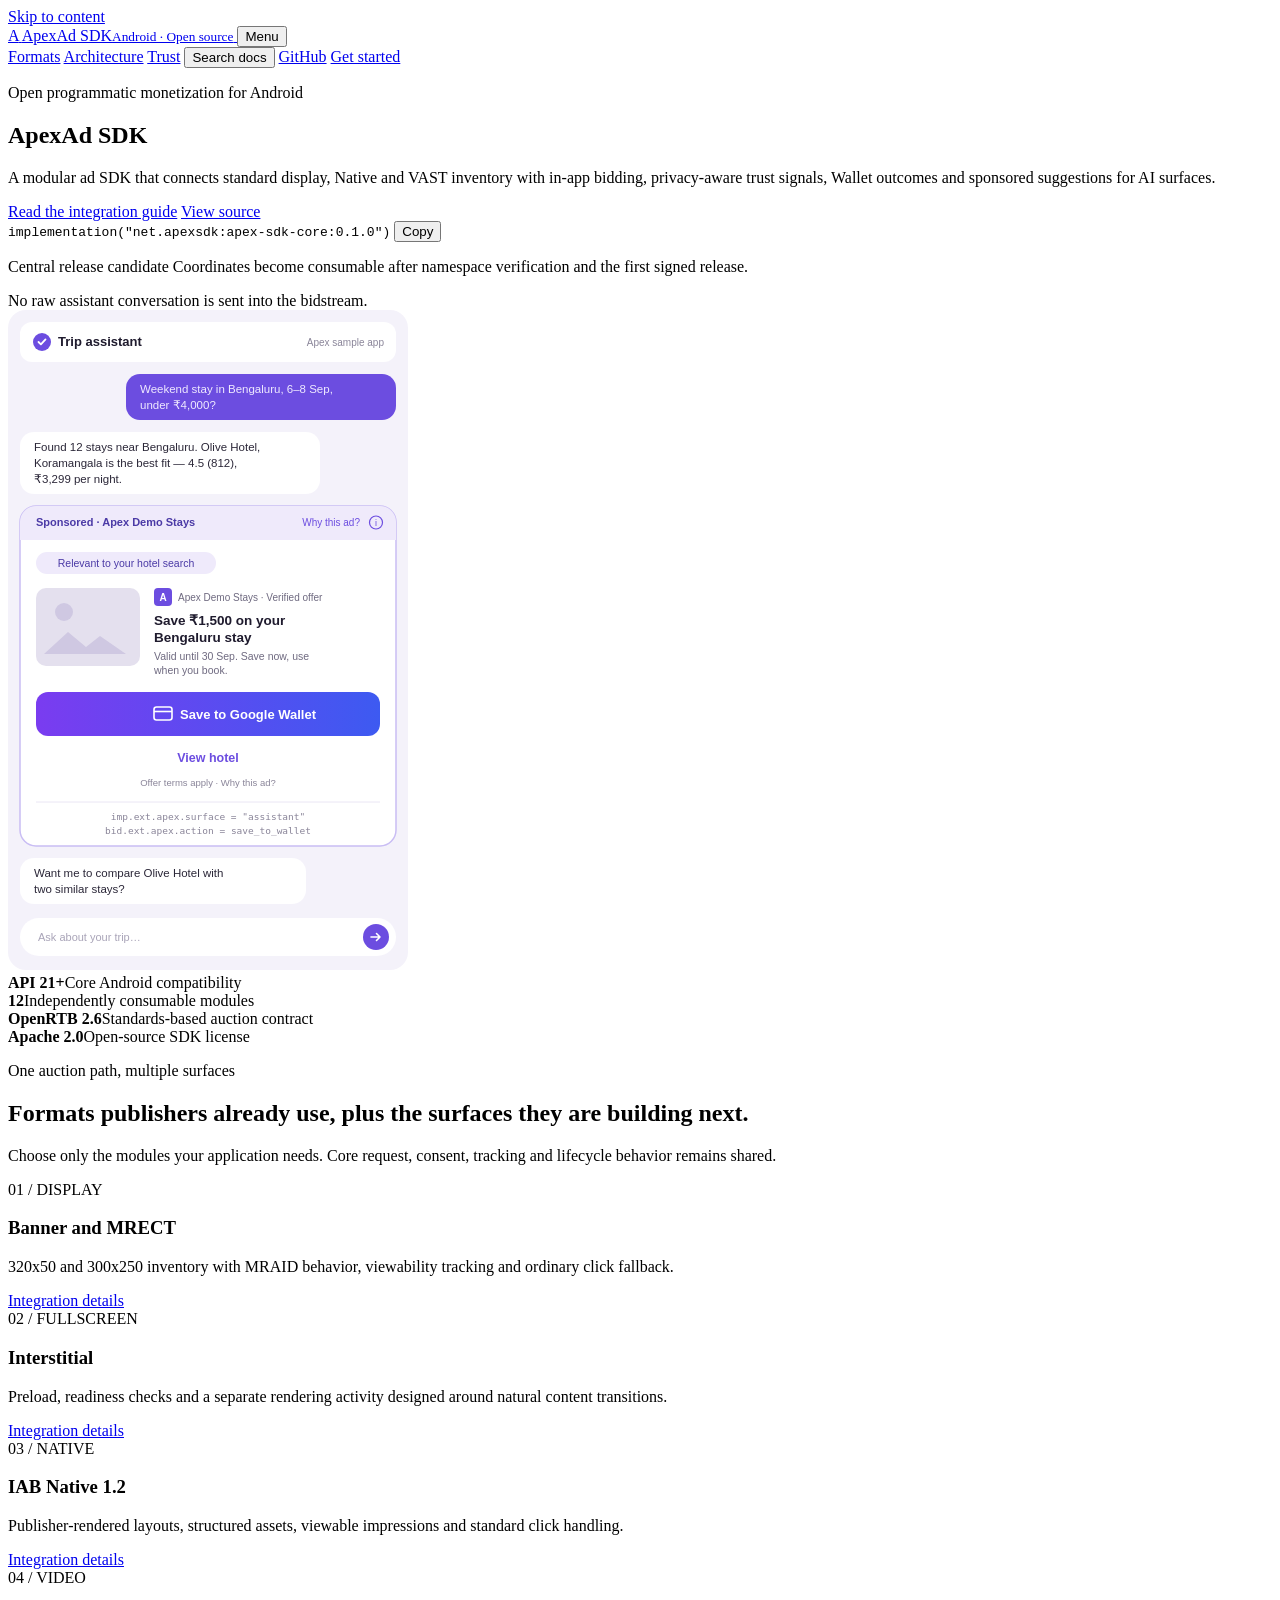
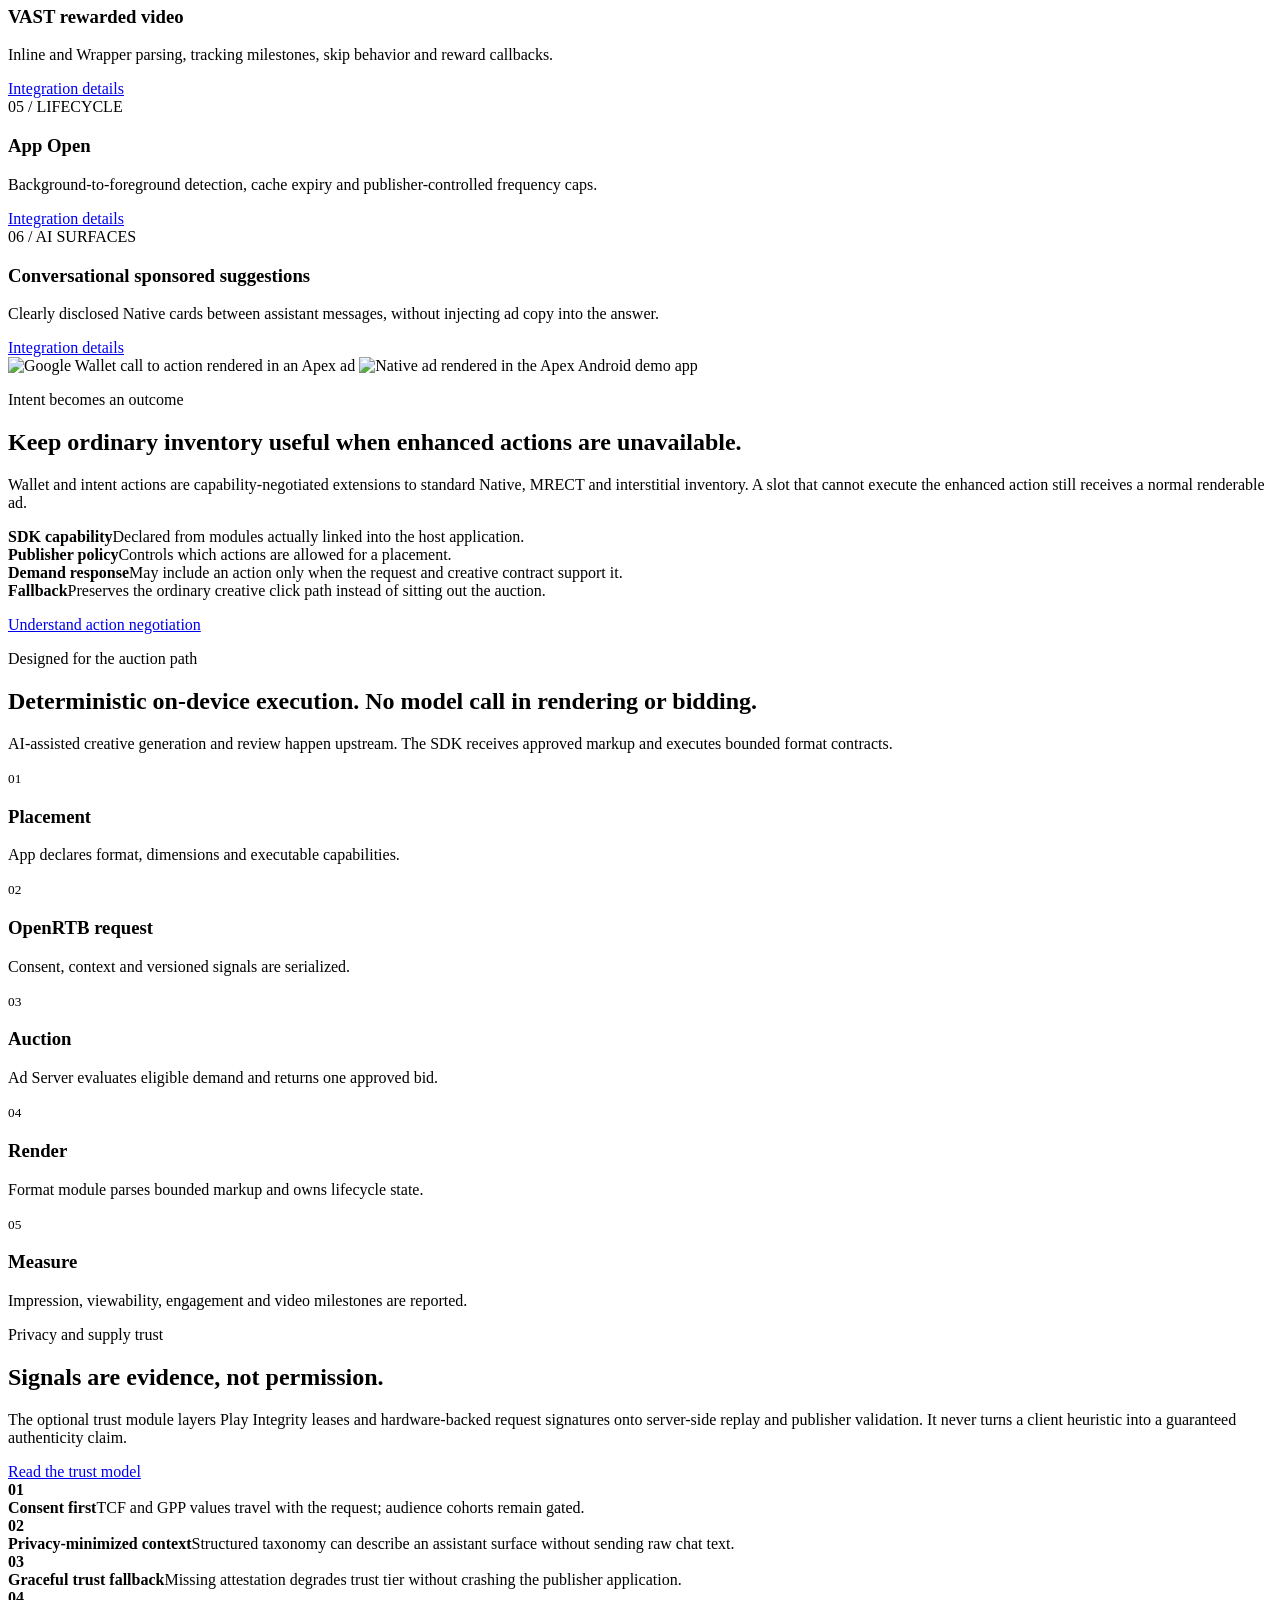
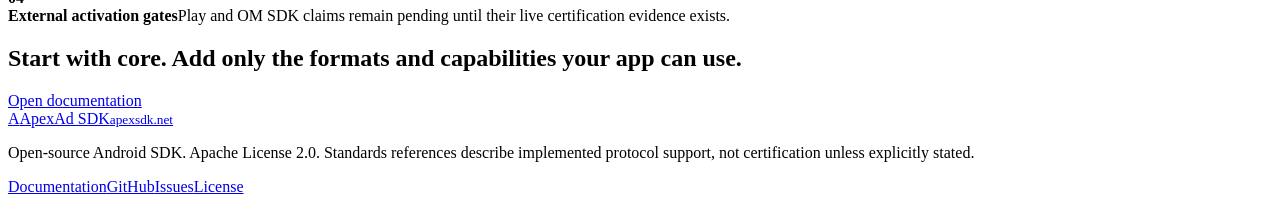
==== site/index.html @ 5abd1c1c "Publish ApexAd SDK website and Maven Central setup" ====
<!doctype html>
<html lang="en" data-root="">
<head>
  <meta charset="utf-8">
  <meta name="viewport" content="width=device-width, initial-scale=1">
  <meta name="description" content="ApexAd is a modular Android advertising SDK for OpenRTB, Native, VAST, MRAID, in-app bidding, Wallet actions and conversational sponsored suggestions.">
  <meta property="og:title" content="ApexAd SDK for Android">
  <meta property="og:description" content="Open programmatic monetization for Android apps, from standard display and video to intent-aware sponsored actions.">
  <meta property="og:type" content="website">
  <meta property="og:url" content="https://apexsdk.net/">
  <meta property="og:image" content="https://apexsdk.net/assets/demo_conversational_card.svg">
  <meta name="theme-color" content="#121715">
  <title>ApexAd SDK — Open programmatic monetization for Android</title>
  <link rel="icon" href="/assets/favicon.svg" type="image/svg+xml">
  <link rel="stylesheet" href="/styles.css">
</head>
<body>
  <a class="skip-link" href="#main">Skip to content</a>
  <header class="site-header">
    <nav class="nav-shell" aria-label="Primary navigation">
      <a class="brand" href="/" aria-label="ApexAd SDK home">
        <span class="brand-mark">A</span>
        <span>ApexAd SDK<small>Android · Open source</small></span>
      </a>
      <button class="mobile-toggle" type="button" data-menu aria-expanded="false" aria-label="Open navigation">Menu</button>
      <div class="nav-links" data-nav>
        <a href="#formats">Formats</a>
        <a href="#architecture">Architecture</a>
        <a href="#trust">Trust</a>
        <button class="search-trigger" type="button" data-open-search>Search docs</button>
        <a href="https://github.com/Madroid2/apex-ad-sdk-android">GitHub</a>
        <a class="button" href="/docs/">Get started</a>
      </div>
    </nav>
  </header>

  <main id="main">
    <section class="hero">
      <div class="hero-inner">
        <div class="hero-copy">
          <p class="eyebrow">Open programmatic monetization for Android</p>
          <h1>ApexAd SDK</h1>
          <p class="hero-lede">A modular ad SDK that connects standard display, Native and VAST inventory with in-app bidding, privacy-aware trust signals, Wallet outcomes and sponsored suggestions for AI surfaces.</p>
          <div class="hero-actions">
            <a class="button lime" href="/docs/">Read the integration guide</a>
            <a class="button secondary" href="https://github.com/Madroid2/apex-ad-sdk-android">View source</a>
          </div>
          <div class="install-line">
            <code id="hero-install">implementation("net.apexsdk:apex-sdk-core:0.1.0")</code>
            <button class="copy-button" type="button" data-copy="hero-install">Copy</button>
          </div>
          <p class="release-note"><span class="status">Central release candidate</span> Coordinates become consumable after namespace verification and the first signed release.</p>
        </div>
        <div class="hero-signal">No raw assistant conversation is sent into the bidstream.</div>
        <div class="hero-media" aria-label="Apex conversational sponsored suggestion running in an Android sample app">
          <img src="/assets/demo_conversational_card.svg" alt="Android trip assistant showing a clearly disclosed Apex sample sponsored suggestion card">
        </div>
      </div>
    </section>

    <section class="stats-band" aria-label="SDK overview">
      <div class="stats-grid">
        <div class="stat"><strong>API 21+</strong><span>Core Android compatibility</span></div>
        <div class="stat"><strong>12</strong><span>Independently consumable modules</span></div>
        <div class="stat"><strong>OpenRTB 2.6</strong><span>Standards-based auction contract</span></div>
        <div class="stat"><strong>Apache 2.0</strong><span>Open-source SDK license</span></div>
      </div>
    </section>

    <section class="section" id="formats">
      <div class="section-inner">
        <div class="section-heading">
          <p class="eyebrow">One auction path, multiple surfaces</p>
          <h2>Formats publishers already use, plus the surfaces they are building next.</h2>
          <p>Choose only the modules your application needs. Core request, consent, tracking and lifecycle behavior remains shared.</p>
        </div>
        <div class="format-grid">
          <article class="format-item"><span class="format-index">01 / DISPLAY</span><h3>Banner and MRECT</h3><p>320x50 and 300x250 inventory with MRAID behavior, viewability tracking and ordinary click fallback.</p><a href="/docs/formats.html#banner">Integration details</a></article>
          <article class="format-item"><span class="format-index">02 / FULLSCREEN</span><h3>Interstitial</h3><p>Preload, readiness checks and a separate rendering activity designed around natural content transitions.</p><a href="/docs/formats.html#interstitial">Integration details</a></article>
          <article class="format-item"><span class="format-index">03 / NATIVE</span><h3>IAB Native 1.2</h3><p>Publisher-rendered layouts, structured assets, viewable impressions and standard click handling.</p><a href="/docs/formats.html#native">Integration details</a></article>
          <article class="format-item"><span class="format-index">04 / VIDEO</span><h3>VAST rewarded video</h3><p>Inline and Wrapper parsing, tracking milestones, skip behavior and reward callbacks.</p><a href="/docs/formats.html#video">Integration details</a></article>
          <article class="format-item"><span class="format-index">05 / LIFECYCLE</span><h3>App Open</h3><p>Background-to-foreground detection, cache expiry and publisher-controlled frequency caps.</p><a href="/docs/formats.html#app-open">Integration details</a></article>
          <article class="format-item"><span class="format-index">06 / AI SURFACES</span><h3>Conversational sponsored suggestions</h3><p>Clearly disclosed Native cards between assistant messages, without injecting ad copy into the answer.</p><a href="/docs/formats.html#conversational">Integration details</a></article>
        </div>
      </div>
    </section>

    <section class="section wash">
      <div class="section-inner showcase">
        <div class="phone-reel" aria-label="Apex ad formats in the Android demo app">
          <img src="/assets/demo_wallet.webp" alt="Google Wallet call to action rendered in an Apex ad">
          <img src="/assets/demo_native.webp" alt="Native ad rendered in the Apex Android demo app">
        </div>
        <div class="showcase-copy">
          <p class="eyebrow">Intent becomes an outcome</p>
          <h2>Keep ordinary inventory useful when enhanced actions are unavailable.</h2>
          <p>Wallet and intent actions are capability-negotiated extensions to standard Native, MRECT and interstitial inventory. A slot that cannot execute the enhanced action still receives a normal renderable ad.</p>
          <div class="feature-list">
            <div class="feature-row"><strong>SDK capability</strong><span>Declared from modules actually linked into the host application.</span></div>
            <div class="feature-row"><strong>Publisher policy</strong><span>Controls which actions are allowed for a placement.</span></div>
            <div class="feature-row"><strong>Demand response</strong><span>May include an action only when the request and creative contract support it.</span></div>
            <div class="feature-row"><strong>Fallback</strong><span>Preserves the ordinary creative click path instead of sitting out the auction.</span></div>
          </div>
          <p><a class="button" href="/docs/formats.html#wallet">Understand action negotiation</a></p>
        </div>
      </div>
    </section>

    <section class="section dark" id="architecture">
      <div class="section-inner">
        <div class="section-heading">
          <p class="eyebrow">Designed for the auction path</p>
          <h2>Deterministic on-device execution. No model call in rendering or bidding.</h2>
          <p>AI-assisted creative generation and review happen upstream. The SDK receives approved markup and executes bounded format contracts.</p>
        </div>
        <div class="architecture-flow" aria-label="Apex request lifecycle">
          <div class="flow-node"><small>01</small><h3>Placement</h3><p>App declares format, dimensions and executable capabilities.</p></div>
          <div class="flow-node"><small>02</small><h3>OpenRTB request</h3><p>Consent, context and versioned signals are serialized.</p></div>
          <div class="flow-node"><small>03</small><h3>Auction</h3><p>Ad Server evaluates eligible demand and returns one approved bid.</p></div>
          <div class="flow-node"><small>04</small><h3>Render</h3><p>Format module parses bounded markup and owns lifecycle state.</p></div>
          <div class="flow-node"><small>05</small><h3>Measure</h3><p>Impression, viewability, engagement and video milestones are reported.</p></div>
        </div>
      </div>
    </section>

    <section class="section" id="trust">
      <div class="section-inner trust-layout">
        <div class="trust-copy">
          <p class="eyebrow">Privacy and supply trust</p>
          <h2>Signals are evidence, not permission.</h2>
          <p>The optional trust module layers Play Integrity leases and hardware-backed request signatures onto server-side replay and publisher validation. It never turns a client heuristic into a guaranteed authenticity claim.</p>
          <a class="button secondary" href="/docs/trust.html">Read the trust model</a>
        </div>
        <div class="trust-rules">
          <div class="trust-rule"><b>01</b><div><strong>Consent first</strong><span>TCF and GPP values travel with the request; audience cohorts remain gated.</span></div></div>
          <div class="trust-rule"><b>02</b><div><strong>Privacy-minimized context</strong><span>Structured taxonomy can describe an assistant surface without sending raw chat text.</span></div></div>
          <div class="trust-rule"><b>03</b><div><strong>Graceful trust fallback</strong><span>Missing attestation degrades trust tier without crashing the publisher application.</span></div></div>
          <div class="trust-rule"><b>04</b><div><strong>External activation gates</strong><span>Play and OM SDK claims remain pending until their live certification evidence exists.</span></div></div>
        </div>
      </div>
    </section>

    <section class="cta-band">
      <div class="cta-inner">
        <h2>Start with core. Add only the formats and capabilities your app can use.</h2>
        <a class="button" href="/docs/">Open documentation</a>
      </div>
    </section>
  </main>

  <footer class="site-footer">
    <div class="footer-inner">
      <div><a class="brand" href="/"><span class="brand-mark">A</span><span>ApexAd SDK<small>apexsdk.net</small></span></a><p class="footer-note">Open-source Android SDK. Apache License 2.0. Standards references describe implemented protocol support, not certification unless explicitly stated.</p></div>
      <div class="footer-links"><a href="/docs/">Documentation</a><a href="https://github.com/Madroid2/apex-ad-sdk-android">GitHub</a><a href="https://github.com/Madroid2/apex-ad-sdk-android/issues">Issues</a><a href="https://github.com/Madroid2/apex-ad-sdk-android/blob/main/LICENSE">License</a></div>
    </div>
  </footer>

  <dialog class="search-dialog" data-search-dialog>
    <div class="search-head"><input type="search" placeholder="Search Apex documentation" aria-label="Search documentation" data-search-input><button class="search-close" type="button" aria-label="Close search" data-close-search>×</button></div>
    <div class="search-results" data-search-results></div>
  </dialog>
  <script src="/site.js" defer></script>
</body>
</html>
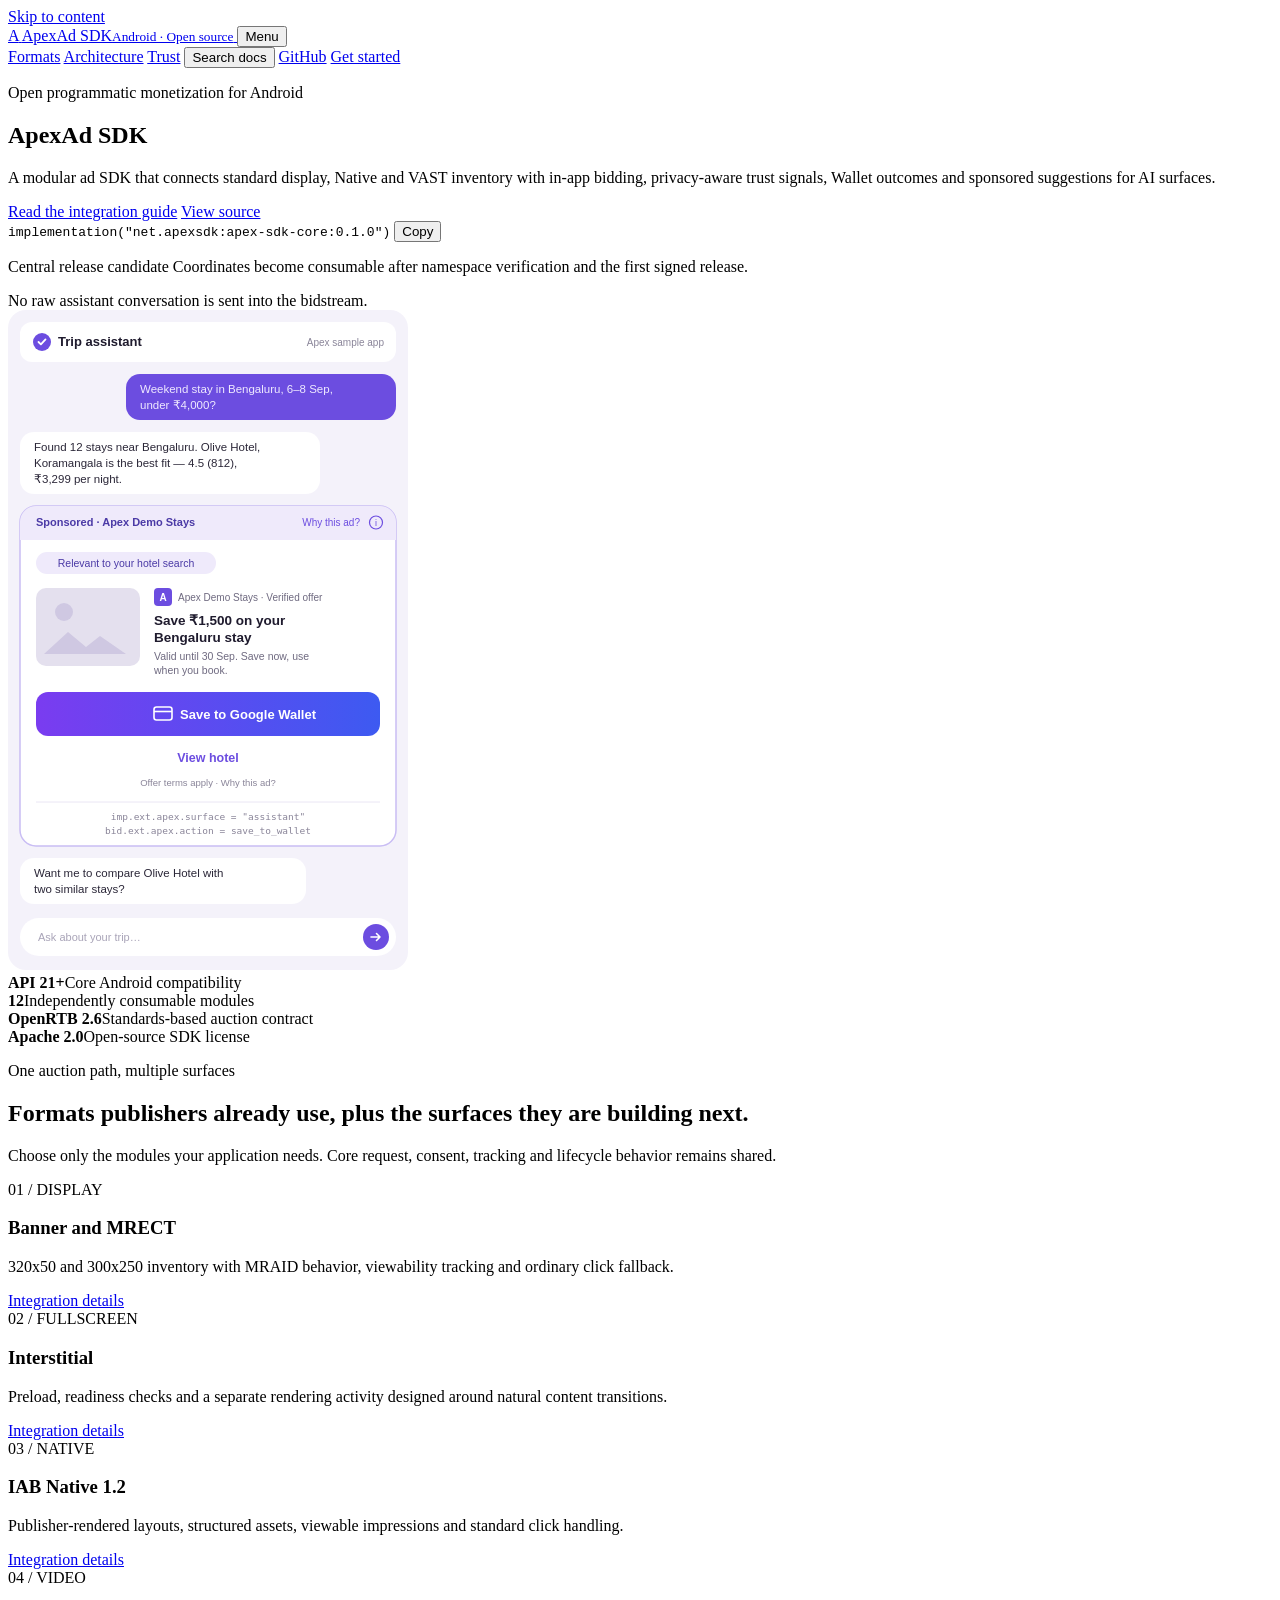
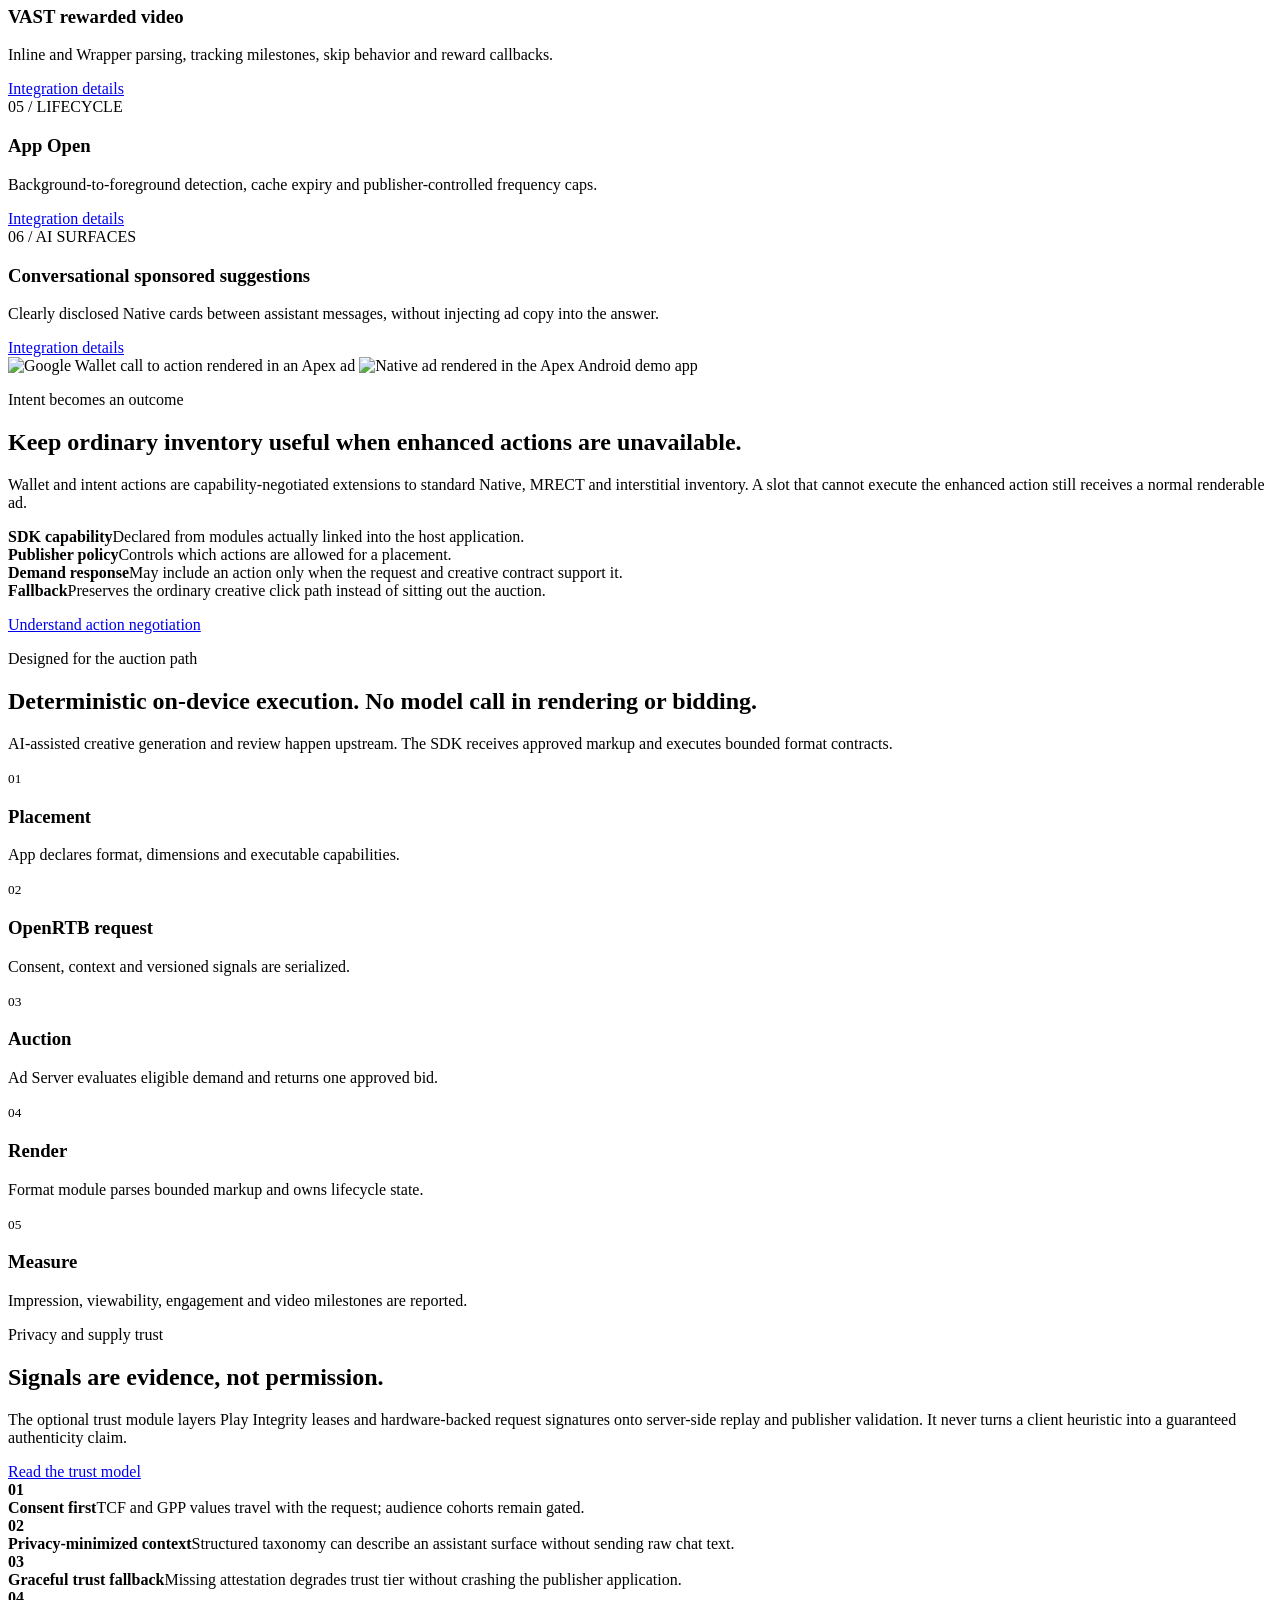
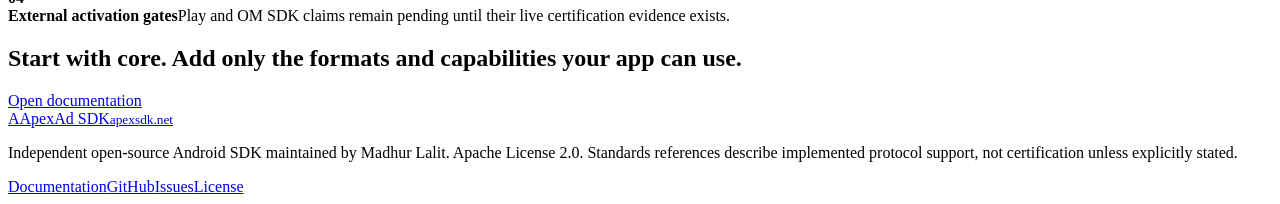
==== commit 73184288: "docs: clarify Apex SDK project identity" ====
--- a/site/index.html
+++ b/site/index.html
@@ -4,6 +4,7 @@
   <meta charset="utf-8">
   <meta name="viewport" content="width=device-width, initial-scale=1">
   <meta name="description" content="ApexAd is a modular Android advertising SDK for OpenRTB, Native, VAST, MRAID, in-app bidding, Wallet actions and conversational sponsored suggestions.">
+  <meta name="author" content="Madhur Lalit">
   <meta property="og:title" content="ApexAd SDK for Android">
   <meta property="og:description" content="Open programmatic monetization for Android apps, from standard display and video to intent-aware sponsored actions.">
   <meta property="og:type" content="website">
@@ -150,7 +151,7 @@
 
   <footer class="site-footer">
     <div class="footer-inner">
-      <div><a class="brand" href="/"><span class="brand-mark">A</span><span>ApexAd SDK<small>apexsdk.net</small></span></a><p class="footer-note">Open-source Android SDK. Apache License 2.0. Standards references describe implemented protocol support, not certification unless explicitly stated.</p></div>
+      <div><a class="brand" href="/"><span class="brand-mark">A</span><span>ApexAd SDK<small>apexsdk.net</small></span></a><p class="footer-note">Independent open-source Android SDK maintained by Madhur Lalit. Apache License 2.0. Standards references describe implemented protocol support, not certification unless explicitly stated.</p></div>
       <div class="footer-links"><a href="/docs/">Documentation</a><a href="https://github.com/Madroid2/apex-ad-sdk-android">GitHub</a><a href="https://github.com/Madroid2/apex-ad-sdk-android/issues">Issues</a><a href="https://github.com/Madroid2/apex-ad-sdk-android/blob/main/LICENSE">License</a></div>
     </div>
   </footer>
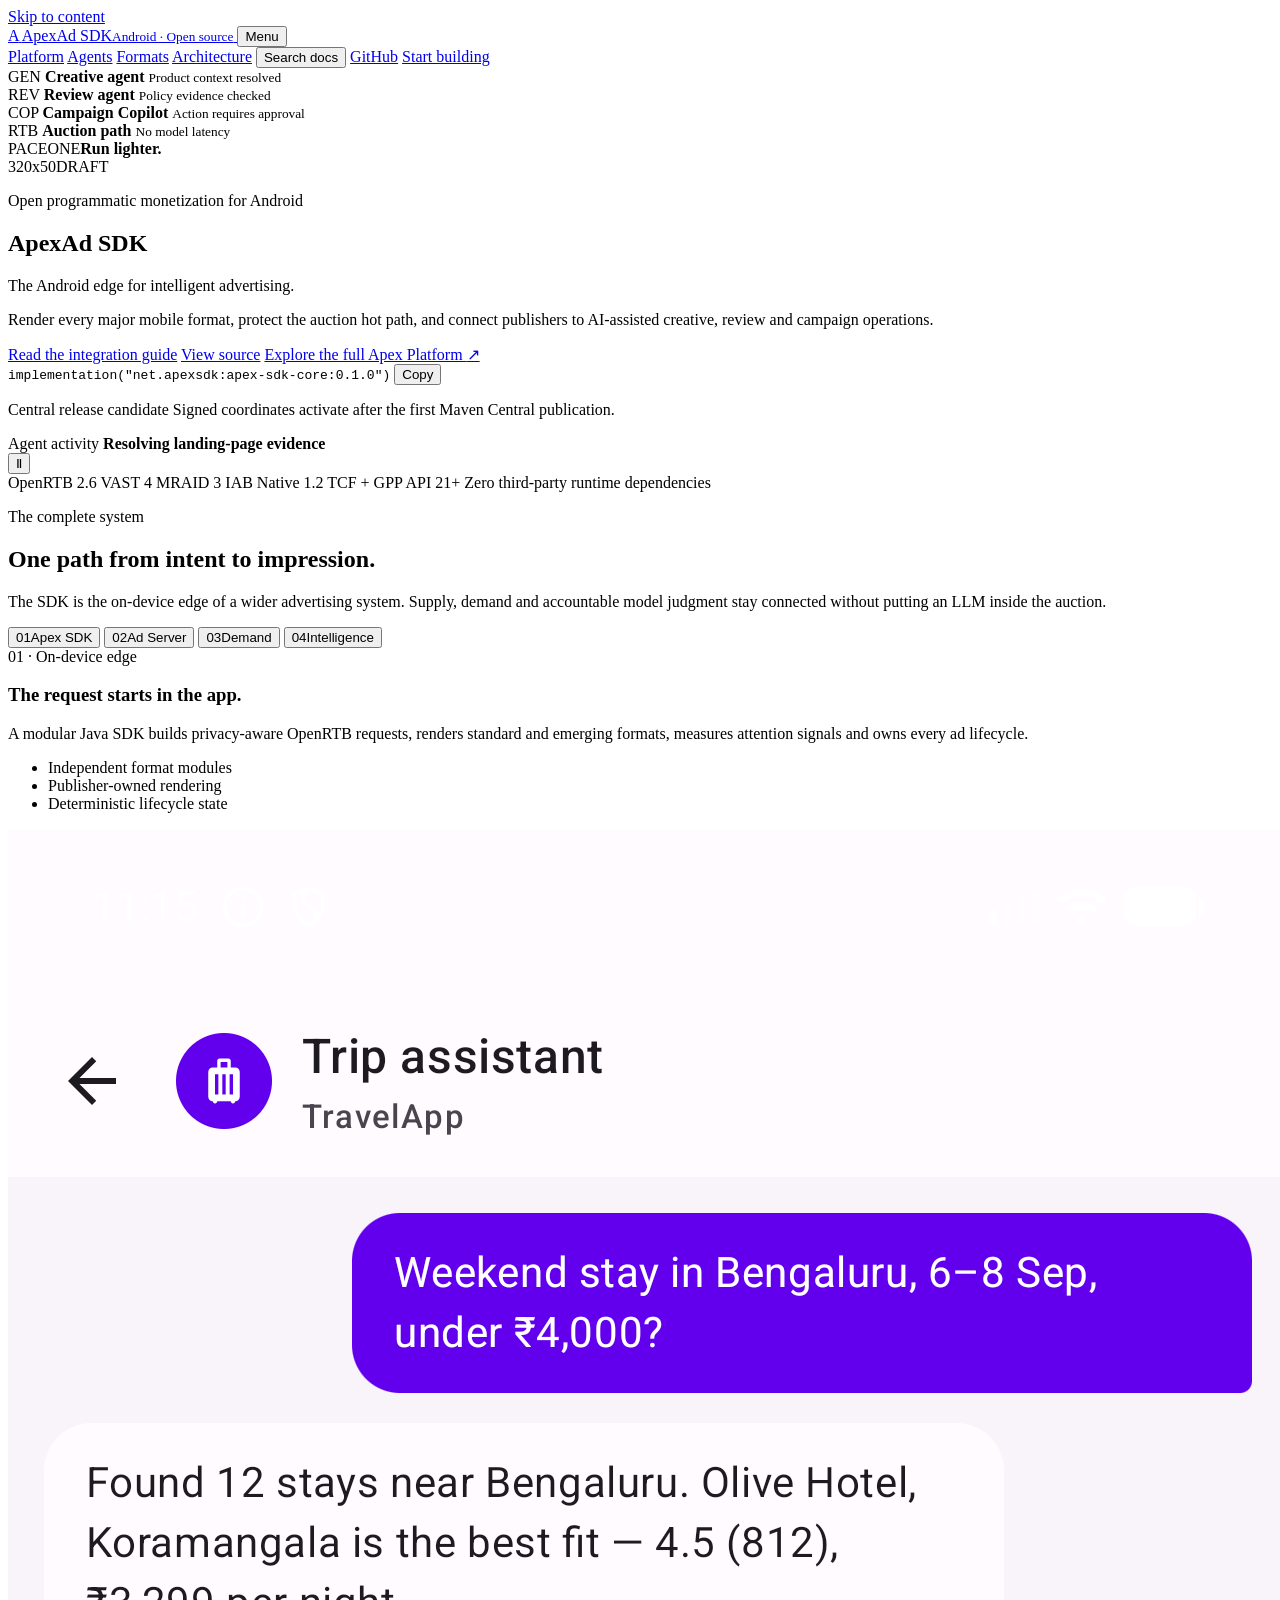
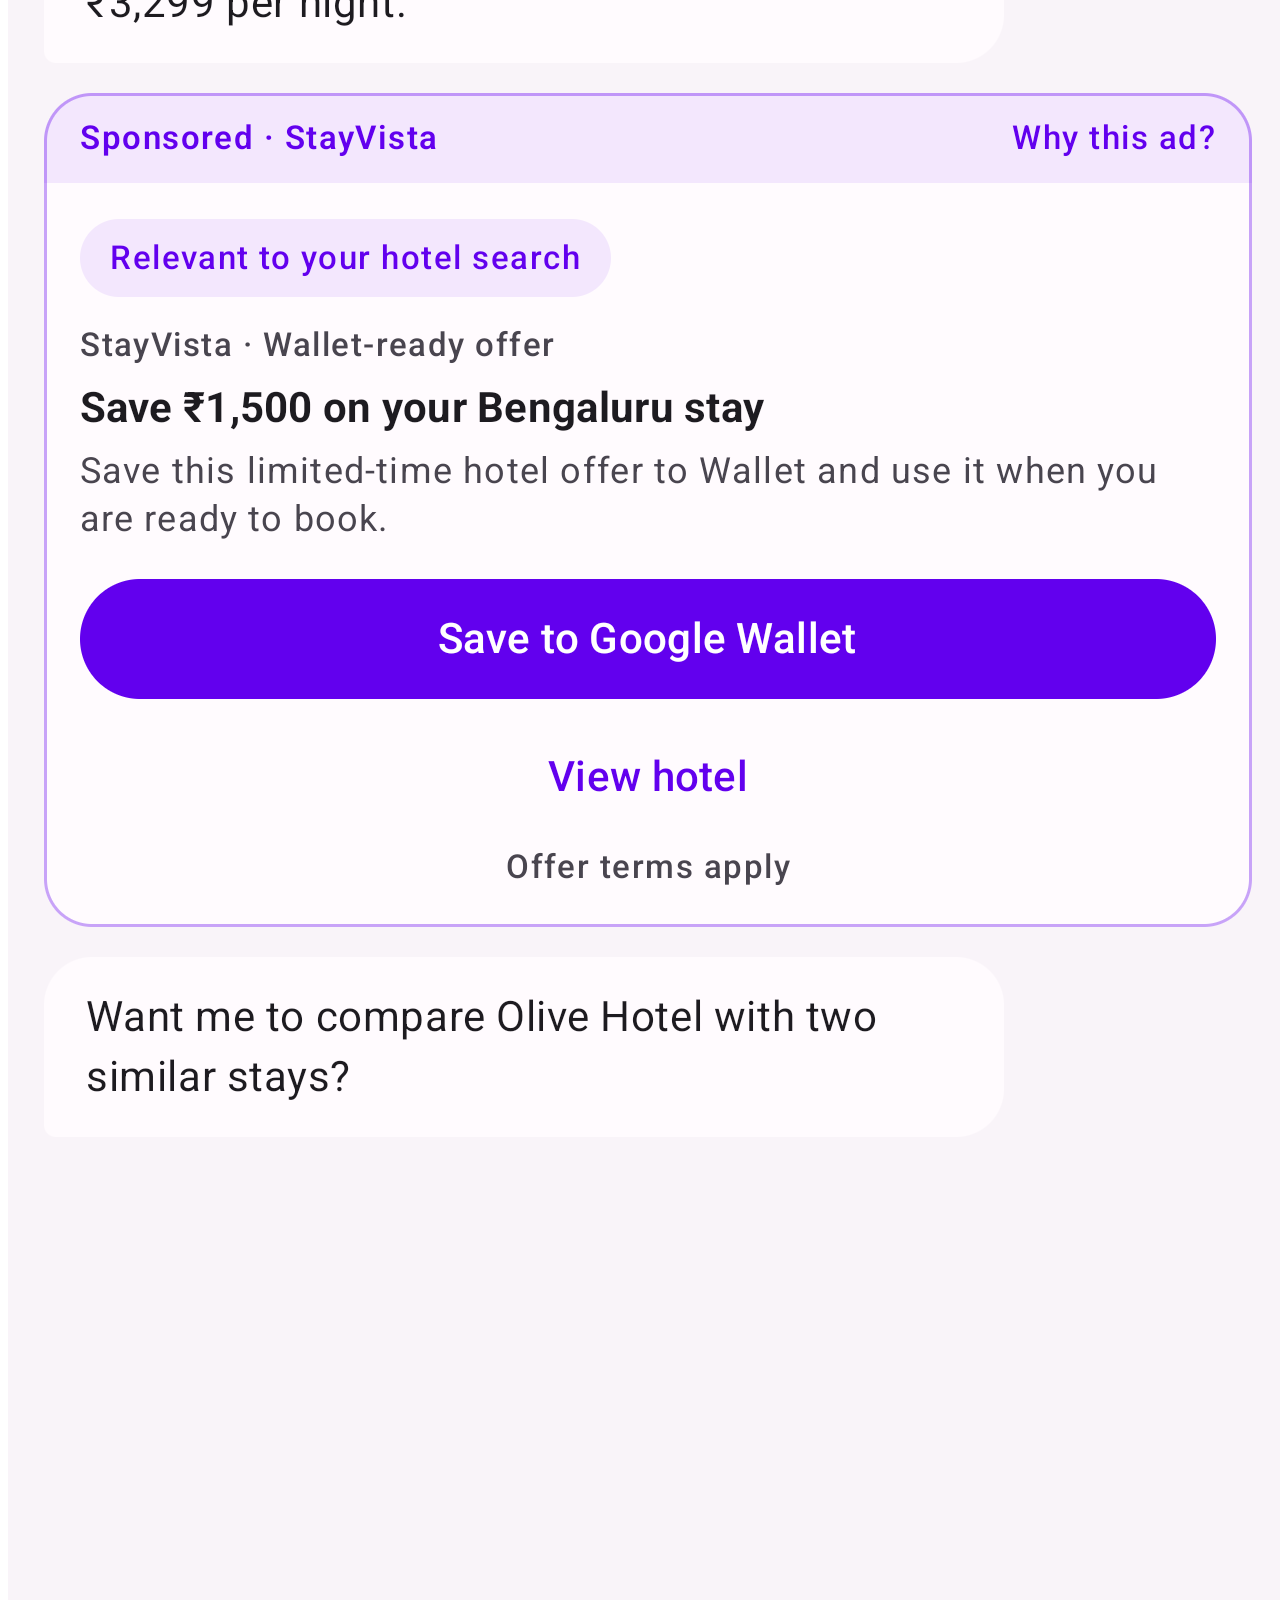
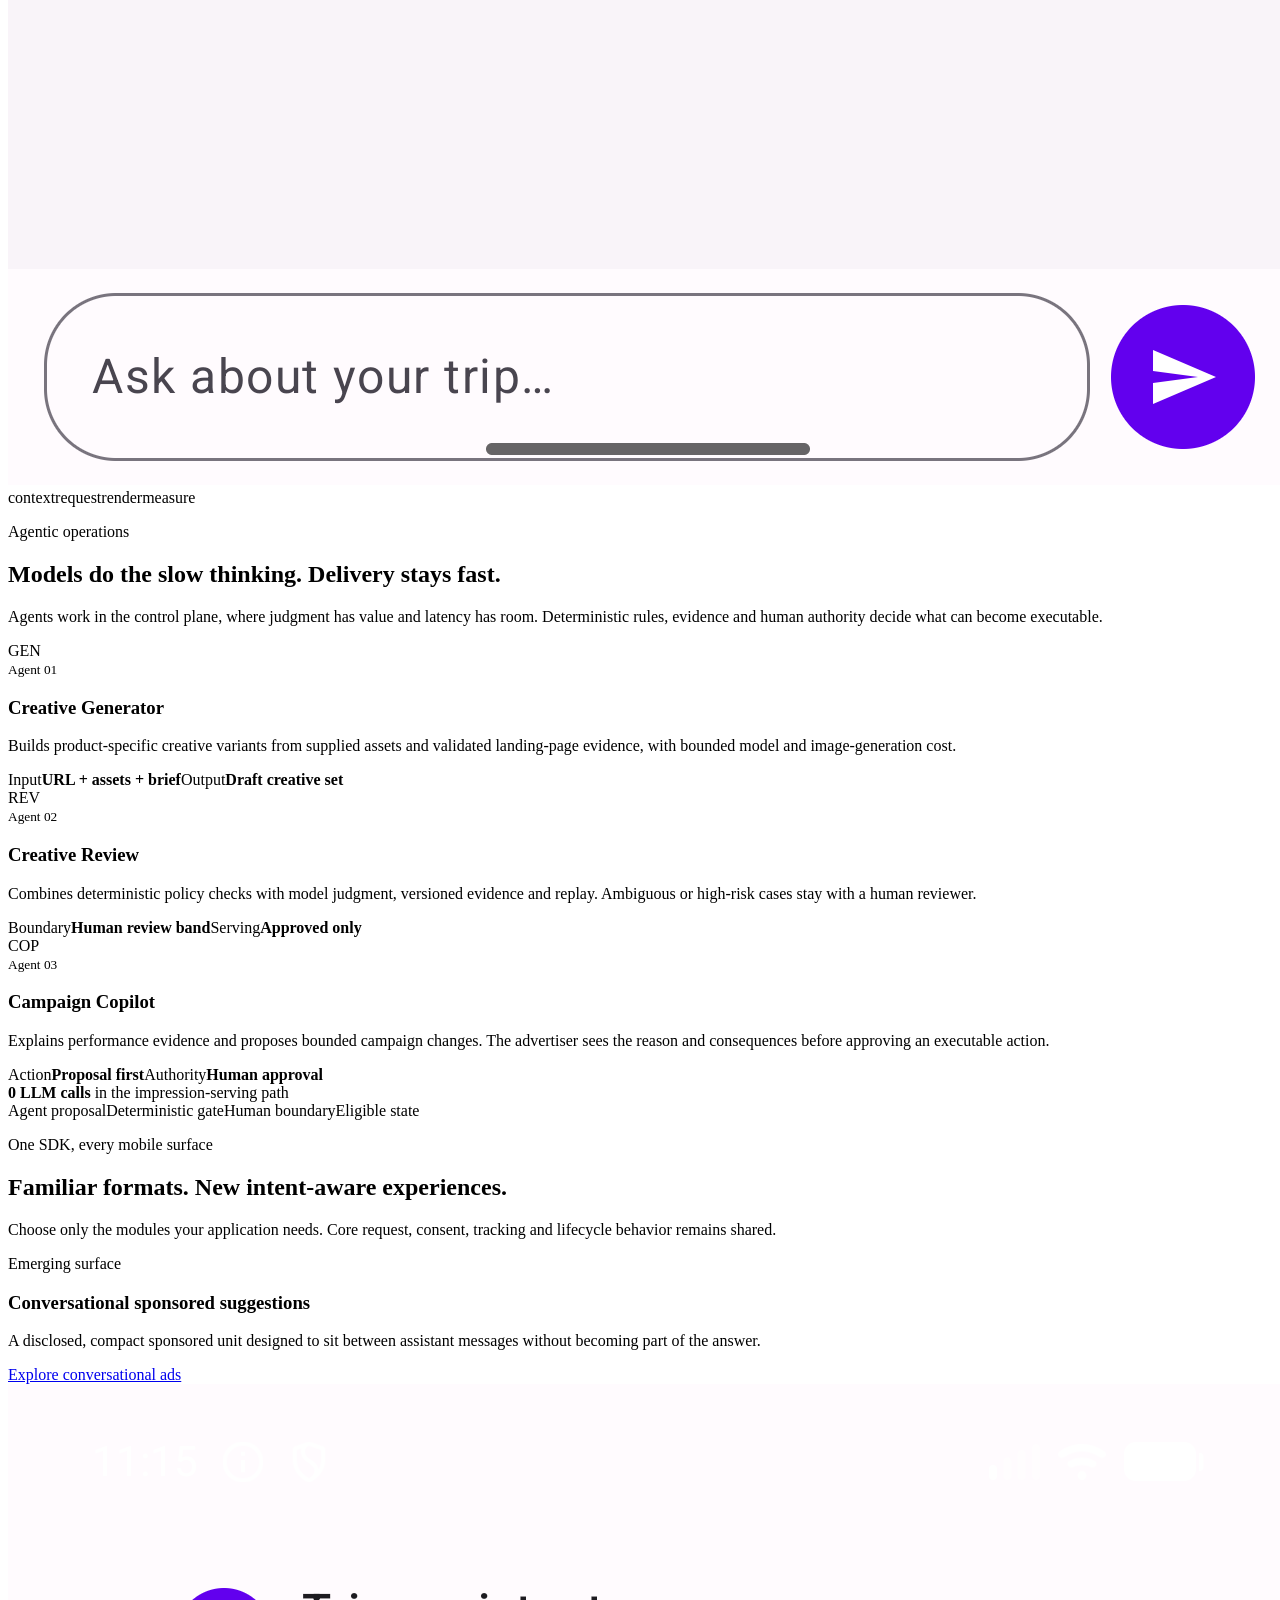
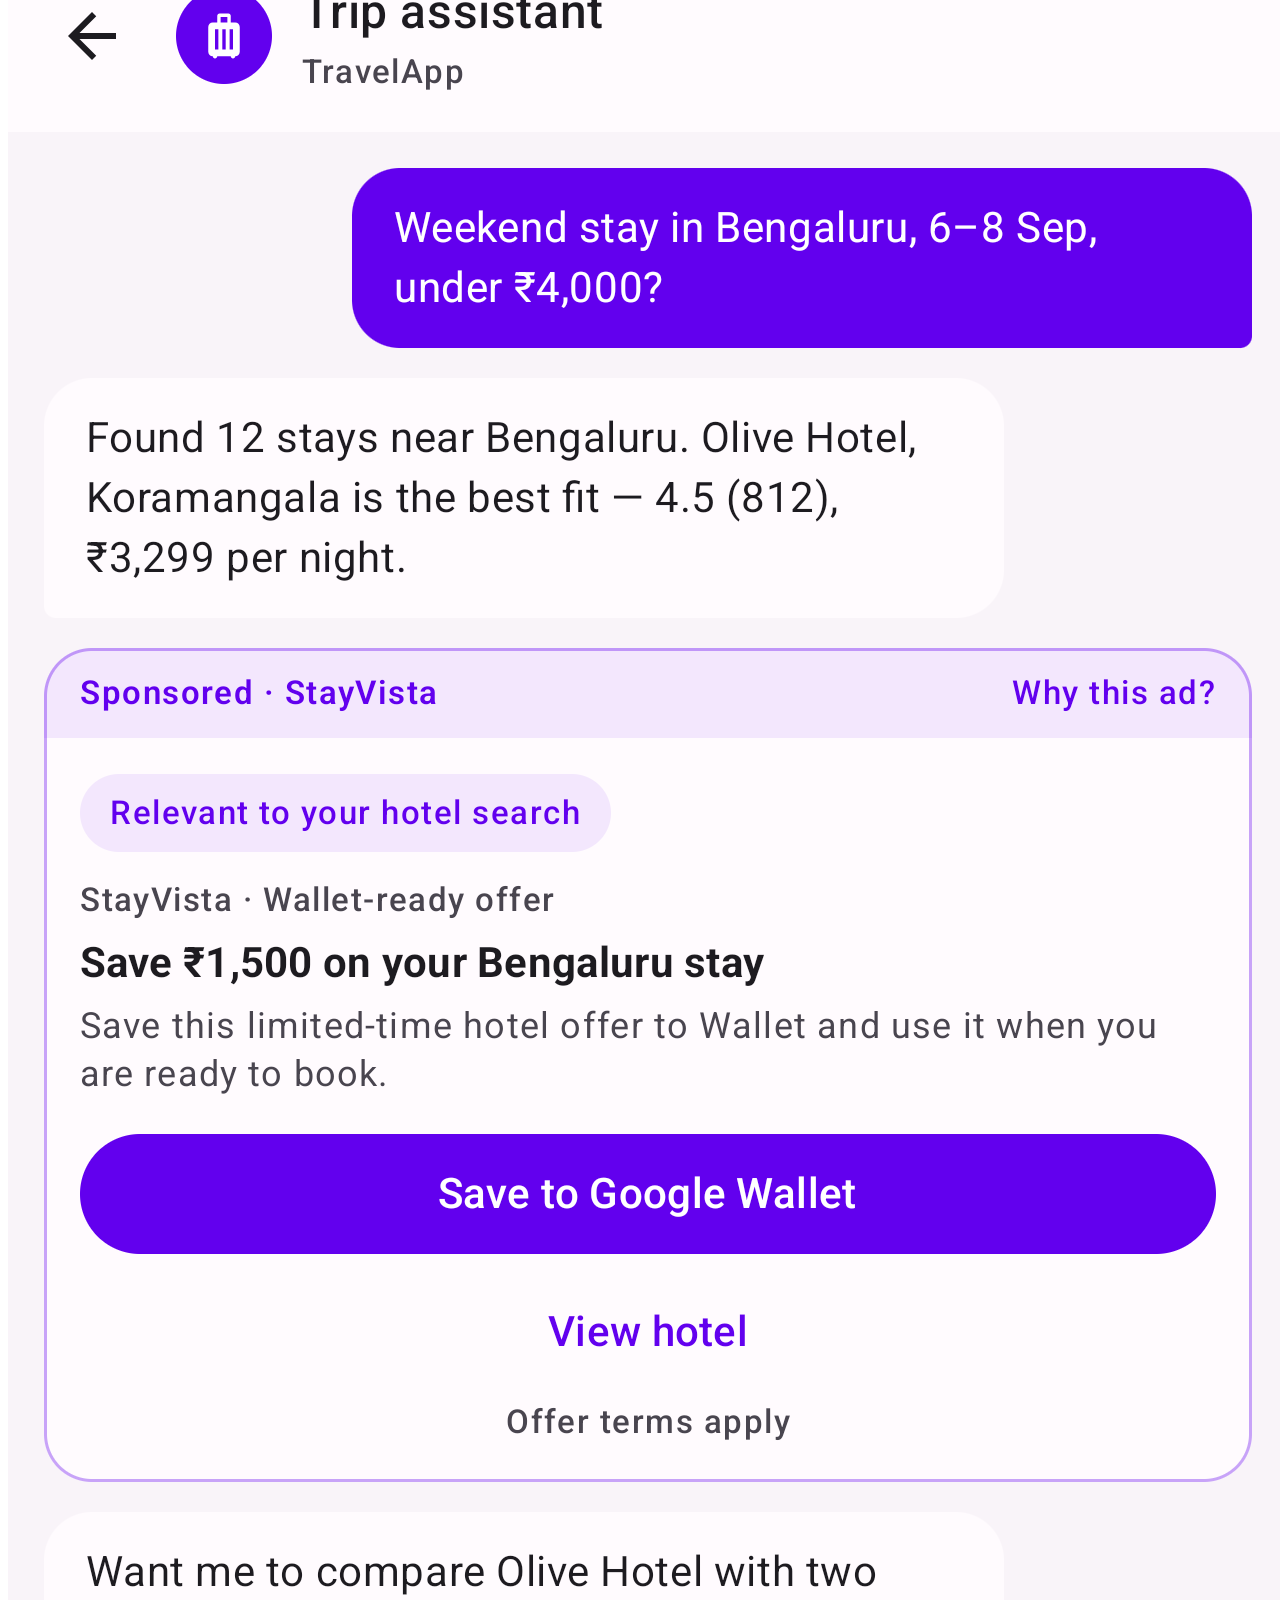
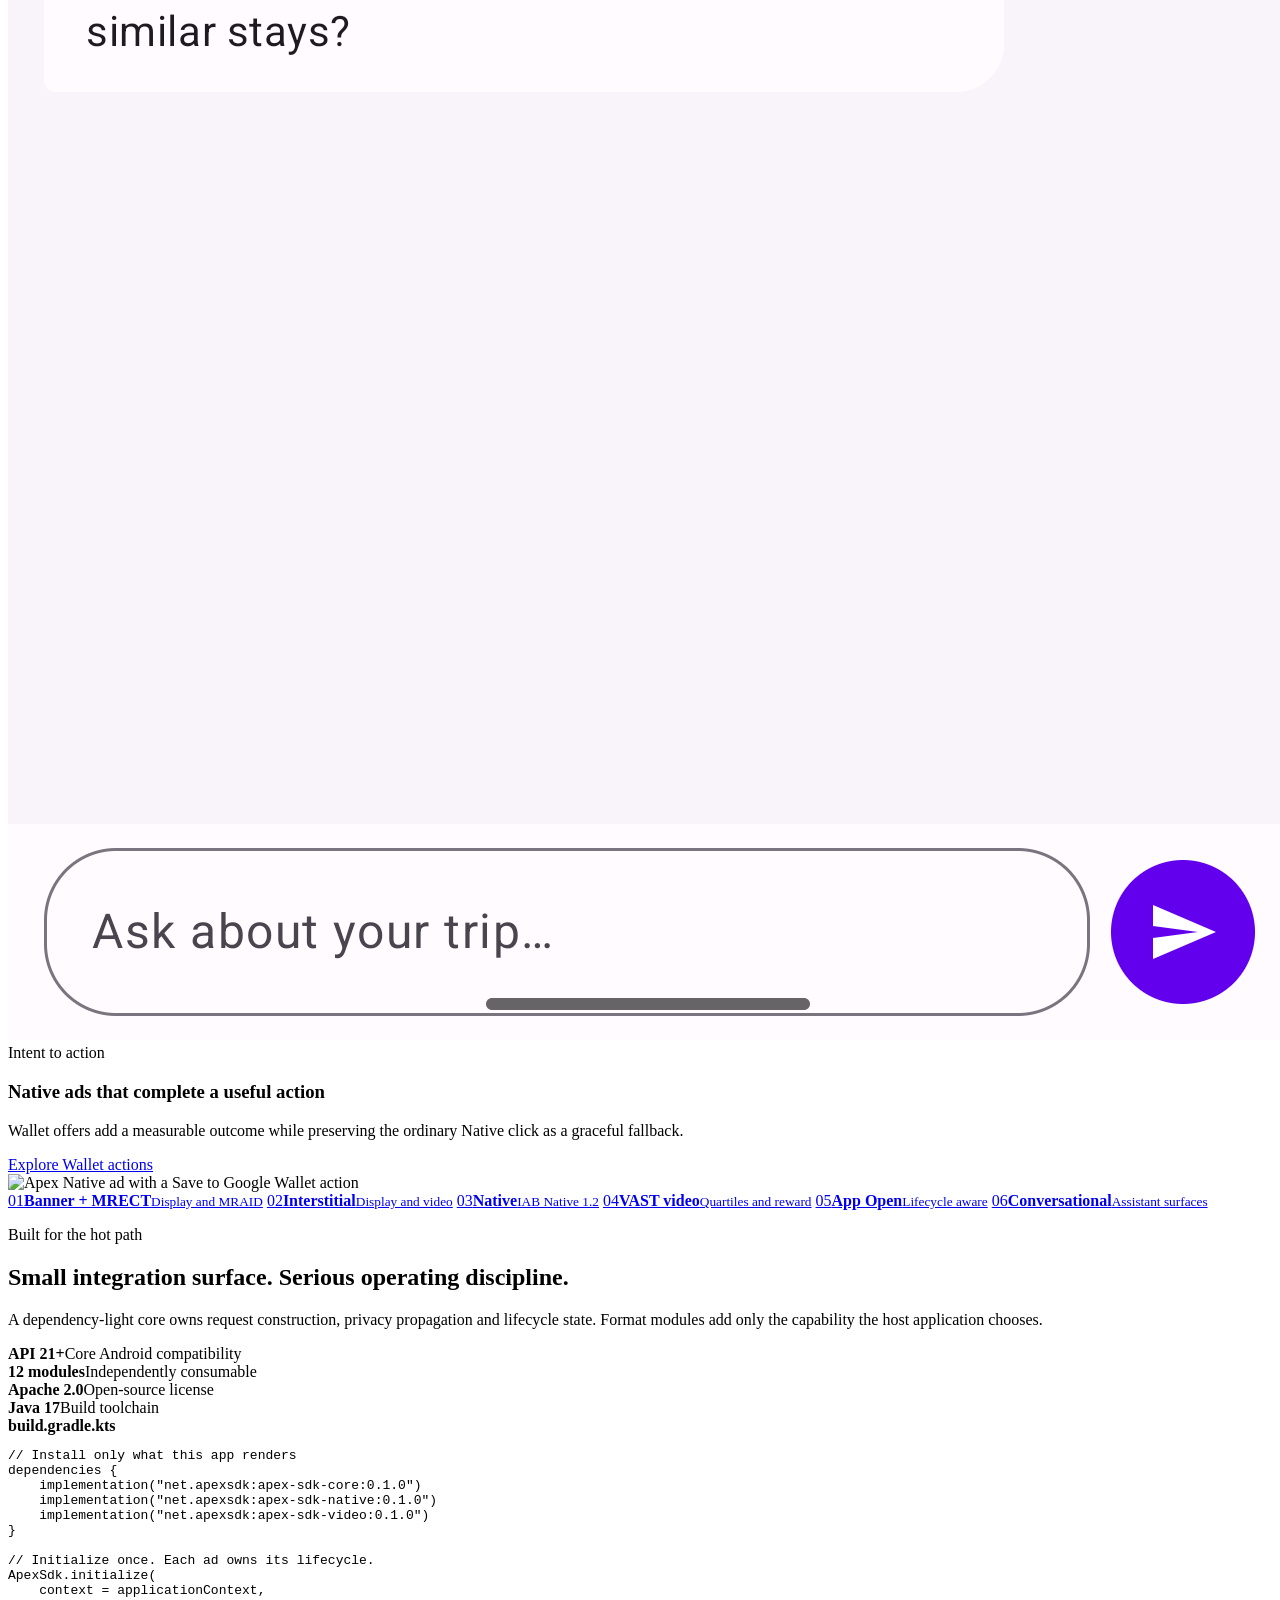
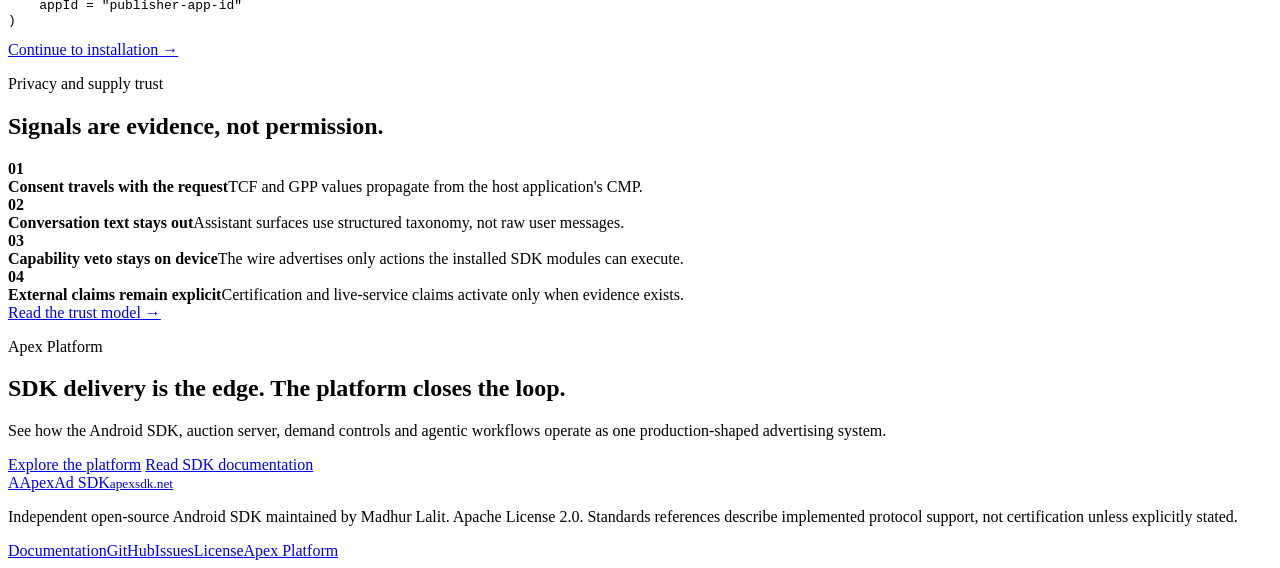
==== commit f849fc77: "site: launch production Apex SDK experience" ====
--- a/site/index.html
+++ b/site/index.html
@@ -3,156 +3,385 @@
 <head>
   <meta charset="utf-8">
   <meta name="viewport" content="width=device-width, initial-scale=1">
-  <meta name="description" content="ApexAd is a modular Android advertising SDK for OpenRTB, Native, VAST, MRAID, in-app bidding, Wallet actions and conversational sponsored suggestions.">
+  <meta name="description" content="ApexAd SDK is a modular Android advertising SDK for OpenRTB, Native, VAST, MRAID, in-app bidding, Wallet actions and conversational sponsored suggestions.">
   <meta name="author" content="Madhur Lalit">
-  <meta property="og:title" content="ApexAd SDK for Android">
-  <meta property="og:description" content="Open programmatic monetization for Android apps, from standard display and video to intent-aware sponsored actions.">
+  <meta name="robots" content="index, follow">
+  <link rel="canonical" href="https://apexsdk.net/">
+  <meta property="og:title" content="ApexAd SDK - The Android edge for intelligent advertising">
+  <meta property="og:description" content="Open programmatic monetization for Android, connected to an accountable agentic control plane.">
   <meta property="og:type" content="website">
   <meta property="og:url" content="https://apexsdk.net/">
-  <meta property="og:image" content="https://apexsdk.net/assets/demo_conversational_card.svg">
-  <meta name="theme-color" content="#121715">
-  <title>ApexAd SDK — Open programmatic monetization for Android</title>
+  <meta property="og:image" content="https://apexsdk.net/assets/demo_trip_assistant_live.png">
+  <meta property="og:image:alt" content="ApexAd SDK rendering a disclosed sponsored suggestion inside an Android assistant experience">
+  <meta name="twitter:card" content="summary_large_image">
+  <meta name="twitter:title" content="ApexAd SDK">
+  <meta name="twitter:description" content="The Android edge for intelligent advertising.">
+  <meta name="twitter:image" content="https://apexsdk.net/assets/demo_trip_assistant_live.png">
+  <meta name="theme-color" content="#090f12">
+  <title>ApexAd SDK - The Android edge for intelligent advertising</title>
   <link rel="icon" href="/assets/favicon.svg" type="image/svg+xml">
-  <link rel="stylesheet" href="/styles.css">
+  <link rel="stylesheet" href="/styles.css?v=20261017c">
+  <script type="application/ld+json">
+    {
+      "@context": "https://schema.org",
+      "@type": "SoftwareSourceCode",
+      "name": "ApexAd SDK",
+      "codeRepository": "https://github.com/Madroid2/apex-ad-sdk-android",
+      "programmingLanguage": "Java",
+      "runtimePlatform": "Android API 21+",
+      "license": "https://www.apache.org/licenses/LICENSE-2.0",
+      "url": "https://apexsdk.net/",
+      "author": { "@type": "Person", "name": "Madhur Lalit" }
+    }
+  </script>
 </head>
-<body>
+<body class="home-page">
   <a class="skip-link" href="#main">Skip to content</a>
-  <header class="site-header">
+
+  <header class="site-header site-header-dark">
     <nav class="nav-shell" aria-label="Primary navigation">
       <a class="brand" href="/" aria-label="ApexAd SDK home">
-        <span class="brand-mark">A</span>
+        <span class="brand-mark" aria-hidden="true">A</span>
         <span>ApexAd SDK<small>Android · Open source</small></span>
       </a>
       <button class="mobile-toggle" type="button" data-menu aria-expanded="false" aria-label="Open navigation">Menu</button>
       <div class="nav-links" data-nav>
+        <a href="#platform">Platform</a>
+        <a href="#agents">Agents</a>
         <a href="#formats">Formats</a>
         <a href="#architecture">Architecture</a>
-        <a href="#trust">Trust</a>
         <button class="search-trigger" type="button" data-open-search>Search docs</button>
-        <a href="https://github.com/Madroid2/apex-ad-sdk-android">GitHub</a>
-        <a class="button" href="/docs/">Get started</a>
+        <a href="https://github.com/Madroid2/apex-ad-sdk-android" target="_blank" rel="noreferrer">GitHub</a>
+        <a class="button button-small button-light" href="/docs/">Start building</a>
       </div>
     </nav>
   </header>
 
   <main id="main">
-    <section class="hero">
+    <section class="hero" aria-labelledby="hero-title">
+      <div class="hero-scene" aria-hidden="true">
+        <div class="scene-axis scene-axis-one"></div>
+        <div class="scene-axis scene-axis-two"></div>
+        <div class="scene-axis scene-axis-three"></div>
+
+        <div class="agent-node agent-generator" data-agent-node="generator">
+          <span class="node-code">GEN</span>
+          <strong>Creative agent</strong>
+          <small>Product context resolved</small>
+        </div>
+        <div class="agent-node agent-review" data-agent-node="review">
+          <span class="node-code">REV</span>
+          <strong>Review agent</strong>
+          <small>Policy evidence checked</small>
+        </div>
+        <div class="agent-node agent-copilot" data-agent-node="copilot">
+          <span class="node-code">COP</span>
+          <strong>Campaign Copilot</strong>
+          <small>Action requires approval</small>
+        </div>
+        <div class="agent-node auction-node" data-agent-node="auction">
+          <span class="node-code">RTB</span>
+          <strong>Auction path</strong>
+          <small>No model latency</small>
+        </div>
+
+        <div class="creative-preview" data-creative-preview>
+          <div class="creative-image"><span>PACEONE</span><b>Run lighter.</b></div>
+          <div class="creative-meta"><span>320x50</span><span class="creative-state">DRAFT</span></div>
+        </div>
+
+        <span class="data-packet packet-one"></span>
+        <span class="data-packet packet-two"></span>
+        <span class="data-packet packet-three"></span>
+      </div>
+
       <div class="hero-inner">
-        <div class="hero-copy">
-          <p class="eyebrow">Open programmatic monetization for Android</p>
-          <h1>ApexAd SDK</h1>
-          <p class="hero-lede">A modular ad SDK that connects standard display, Native and VAST inventory with in-app bidding, privacy-aware trust signals, Wallet outcomes and sponsored suggestions for AI surfaces.</p>
+        <div class="hero-copy reveal">
+          <p class="eyebrow eyebrow-on-dark"><span class="live-dot"></span>Open programmatic monetization for Android</p>
+          <h1 id="hero-title">ApexAd SDK</h1>
+          <p class="hero-positioning">The Android edge for intelligent advertising.</p>
+          <p class="hero-lede">Render every major mobile format, protect the auction hot path, and connect publishers to AI-assisted creative, review and campaign operations.</p>
           <div class="hero-actions">
-            <a class="button lime" href="/docs/">Read the integration guide</a>
-            <a class="button secondary" href="https://github.com/Madroid2/apex-ad-sdk-android">View source</a>
+            <a class="button button-accent" href="/docs/">Read the integration guide</a>
+            <a class="button button-ghost" href="https://github.com/Madroid2/apex-ad-sdk-android" target="_blank" rel="noreferrer">View source</a>
+            <a class="text-link text-link-light" href="https://madhur-lalit.com/#work" target="_blank" rel="noreferrer">Explore the full Apex Platform <span aria-hidden="true">↗</span></a>
           </div>
           <div class="install-line">
             <code id="hero-install">implementation("net.apexsdk:apex-sdk-core:0.1.0")</code>
             <button class="copy-button" type="button" data-copy="hero-install">Copy</button>
           </div>
-          <p class="release-note"><span class="status">Central release candidate</span> Coordinates become consumable after namespace verification and the first signed release.</p>
-        </div>
-        <div class="hero-signal">No raw assistant conversation is sent into the bidstream.</div>
-        <div class="hero-media" aria-label="Apex conversational sponsored suggestion running in an Android sample app">
-          <img src="/assets/demo_conversational_card.svg" alt="Android trip assistant showing a clearly disclosed Apex sample sponsored suggestion card">
-        </div>
-      </div>
-    </section>
-
-    <section class="stats-band" aria-label="SDK overview">
-      <div class="stats-grid">
-        <div class="stat"><strong>API 21+</strong><span>Core Android compatibility</span></div>
-        <div class="stat"><strong>12</strong><span>Independently consumable modules</span></div>
-        <div class="stat"><strong>OpenRTB 2.6</strong><span>Standards-based auction contract</span></div>
-        <div class="stat"><strong>Apache 2.0</strong><span>Open-source SDK license</span></div>
-      </div>
-    </section>
-
-    <section class="section" id="formats">
+          <p class="release-note"><span class="status">Central release candidate</span> Signed coordinates activate after the first Maven Central publication.</p>
+        </div>
+
+        <div class="agent-activity" aria-live="polite">
+          <div>
+            <span class="activity-label">Agent activity</span>
+            <strong data-agent-message>Resolving landing-page evidence</strong>
+          </div>
+          <button class="activity-toggle" type="button" data-agent-toggle aria-label="Pause agent animation" title="Pause agent animation"><span aria-hidden="true">Ⅱ</span></button>
+        </div>
+      </div>
+    </section>
+
+    <section class="signal-strip" aria-label="SDK capabilities">
+      <div class="signal-track">
+        <span>OpenRTB 2.6</span>
+        <span>VAST 4</span>
+        <span>MRAID 3</span>
+        <span>IAB Native 1.2</span>
+        <span>TCF + GPP</span>
+        <span>API 21+</span>
+        <span>Zero third-party runtime dependencies</span>
+      </div>
+    </section>
+
+    <section class="section platform-section" id="platform">
       <div class="section-inner">
-        <div class="section-heading">
-          <p class="eyebrow">One auction path, multiple surfaces</p>
-          <h2>Formats publishers already use, plus the surfaces they are building next.</h2>
+        <div class="section-heading split-heading reveal">
+          <div>
+            <p class="eyebrow">The complete system</p>
+            <h2>One path from intent to impression.</h2>
+          </div>
+          <p>The SDK is the on-device edge of a wider advertising system. Supply, demand and accountable model judgment stay connected without putting an LLM inside the auction.</p>
+        </div>
+
+        <div class="platform-explorer reveal" data-platform-explorer>
+          <div class="platform-tabs" role="tablist" aria-label="Apex Platform stages">
+            <button class="platform-tab is-active" type="button" role="tab" aria-selected="true" data-platform-tab="sdk"><span>01</span>Apex SDK</button>
+            <button class="platform-tab" type="button" role="tab" aria-selected="false" data-platform-tab="server"><span>02</span>Ad Server</button>
+            <button class="platform-tab" type="button" role="tab" aria-selected="false" data-platform-tab="demand"><span>03</span>Demand</button>
+            <button class="platform-tab" type="button" role="tab" aria-selected="false" data-platform-tab="intelligence"><span>04</span>Intelligence</button>
+          </div>
+
+          <div class="platform-stage" data-platform-panel="sdk">
+            <div class="platform-copy">
+              <span class="stage-number">01 · On-device edge</span>
+              <h3>The request starts in the app.</h3>
+              <p>A modular Java SDK builds privacy-aware OpenRTB requests, renders standard and emerging formats, measures attention signals and owns every ad lifecycle.</p>
+              <ul class="feature-ticks">
+                <li>Independent format modules</li>
+                <li>Publisher-owned rendering</li>
+                <li>Deterministic lifecycle state</li>
+              </ul>
+            </div>
+            <div class="platform-visual sdk-visual" aria-label="Apex SDK request and render flow">
+              <div class="phone-shell phone-shell-primary"><img src="/assets/demo_trip_assistant_live.png" alt="Conversational sponsored suggestion rendered by ApexAd SDK" loading="lazy"></div>
+              <div class="wire-stack" aria-hidden="true"><span>context</span><span>request</span><span>render</span><span>measure</span></div>
+            </div>
+          </div>
+
+          <div class="platform-stage" data-platform-panel="server" hidden>
+            <div class="platform-copy">
+              <span class="stage-number">02 · Auction core</span>
+              <h3>Every opportunity becomes a disciplined auction.</h3>
+              <p>The Go ad server applies privacy and quality gates, fans out to demand in parallel, respects the publisher timeout and records attributable outcomes.</p>
+              <ul class="feature-ticks">
+                <li>OpenRTB-compatible demand</li>
+                <li>Bid cache and house fallback</li>
+                <li>Signed event tracking</li>
+              </ul>
+            </div>
+            <div class="platform-visual auction-visual" aria-label="Parallel auction visualization">
+              <div class="request-rail"><b>REQUEST</b><span>privacy</span><span>quality</span><span>tmax</span></div>
+              <div class="bid-lanes"><span>House</span><span>Prebid</span><span>Apex Demand</span></div>
+              <div class="winner-rail"><b>WINNER</b><span>creative + signed trackers</span></div>
+            </div>
+          </div>
+
+          <div class="platform-stage" data-platform-panel="demand" hidden>
+            <div class="platform-copy">
+              <span class="stage-number">03 · Commercial control plane</span>
+              <h3>Campaigns, creative and policy meet supply.</h3>
+              <p>The private Apex demand platform connects self-serve campaign setup, creative production, policy review, budgets and bidder eligibility.</p>
+              <ul class="feature-ticks">
+                <li>Creative generation agent</li>
+                <li>Evidence-backed review</li>
+                <li>Human-approved campaign actions</li>
+              </ul>
+              <a class="text-link" href="https://madhur-lalit.com/#work" target="_blank" rel="noreferrer">View the public platform overview <span aria-hidden="true">↗</span></a>
+            </div>
+            <div class="platform-visual demand-visual" aria-label="Apex demand workflow">
+              <div class="demand-flow" aria-hidden="true">
+                <article class="demand-step demand-step-generate">
+                  <span>CREATIVE STUDIO</span>
+                  <strong>4 variants generated</strong>
+                  <small>Product evidence resolved</small>
+                </article>
+                <span class="demand-connector">01</span>
+                <article class="demand-step demand-step-review">
+                  <span>REVIEW AGENT</span>
+                  <strong>Policy gates passed</strong>
+                  <small>Evidence · score 0.94</small>
+                </article>
+                <span class="demand-connector">02</span>
+                <article class="demand-step demand-step-copilot">
+                  <span>CAMPAIGN COPILOT</span>
+                  <strong>Action awaits approval</strong>
+                  <small>Budget + targeting proposal</small>
+                </article>
+              </div>
+              <div class="demand-overlay"><span>Campaign eligible</span><strong>Approved creative entered bidder cache</strong></div>
+            </div>
+          </div>
+
+          <div class="platform-stage" data-platform-panel="intelligence" hidden>
+            <div class="platform-copy">
+              <span class="stage-number">04 · Learning layer</span>
+              <h3>Evidence improves the next decision.</h3>
+              <p>Attributable outcomes become leakage-safe datasets. Candidate models remain behind evaluation, approval and shadow-mode gates before live scoring.</p>
+              <ul class="feature-ticks">
+                <li>Attention and outcome signals</li>
+                <li>Replayable evaluations</li>
+                <li>Explicit model promotion</li>
+              </ul>
+            </div>
+            <div class="platform-visual intelligence-visual" aria-label="Model promotion gates">
+              <ol><li><span>01</span>Observe</li><li><span>02</span>Evaluate</li><li><span>03</span>Approve</li><li><span>04</span>Shadow</li><li><span>05</span>Score</li></ol>
+            </div>
+          </div>
+        </div>
+      </div>
+    </section>
+
+    <section class="section agents-section" id="agents">
+      <div class="section-inner">
+        <div class="section-heading split-heading reveal">
+          <div>
+            <p class="eyebrow eyebrow-on-dark">Agentic operations</p>
+            <h2>Models do the slow thinking. Delivery stays fast.</h2>
+          </div>
+          <p>Agents work in the control plane, where judgment has value and latency has room. Deterministic rules, evidence and human authority decide what can become executable.</p>
+        </div>
+
+        <div class="agent-ledger reveal">
+          <article class="agent-row">
+            <div class="agent-identity"><span>GEN</span><div><small>Agent 01</small><h3>Creative Generator</h3></div></div>
+            <p>Builds product-specific creative variants from supplied assets and validated landing-page evidence, with bounded model and image-generation cost.</p>
+            <div class="agent-proof"><span>Input</span><b>URL + assets + brief</b><span>Output</span><b>Draft creative set</b></div>
+          </article>
+          <article class="agent-row">
+            <div class="agent-identity"><span>REV</span><div><small>Agent 02</small><h3>Creative Review</h3></div></div>
+            <p>Combines deterministic policy checks with model judgment, versioned evidence and replay. Ambiguous or high-risk cases stay with a human reviewer.</p>
+            <div class="agent-proof"><span>Boundary</span><b>Human review band</b><span>Serving</span><b>Approved only</b></div>
+          </article>
+          <article class="agent-row">
+            <div class="agent-identity"><span>COP</span><div><small>Agent 03</small><h3>Campaign Copilot</h3></div></div>
+            <p>Explains performance evidence and proposes bounded campaign changes. The advertiser sees the reason and consequences before approving an executable action.</p>
+            <div class="agent-proof"><span>Action</span><b>Proposal first</b><span>Authority</span><b>Human approval</b></div>
+          </article>
+        </div>
+
+        <div class="guardrail-statement reveal">
+          <strong>0 LLM calls</strong>
+          <span>in the impression-serving path</span>
+          <div class="guardrail-flow" aria-label="Agent decision boundary"><span>Agent proposal</span><i></i><span>Deterministic gate</span><i></i><span>Human boundary</span><i></i><span>Eligible state</span></div>
+        </div>
+      </div>
+    </section>
+
+    <section class="section formats-section" id="formats">
+      <div class="section-inner">
+        <div class="section-heading reveal">
+          <p class="eyebrow">One SDK, every mobile surface</p>
+          <h2>Familiar formats. New intent-aware experiences.</h2>
           <p>Choose only the modules your application needs. Core request, consent, tracking and lifecycle behavior remains shared.</p>
         </div>
-        <div class="format-grid">
-          <article class="format-item"><span class="format-index">01 / DISPLAY</span><h3>Banner and MRECT</h3><p>320x50 and 300x250 inventory with MRAID behavior, viewability tracking and ordinary click fallback.</p><a href="/docs/formats.html#banner">Integration details</a></article>
-          <article class="format-item"><span class="format-index">02 / FULLSCREEN</span><h3>Interstitial</h3><p>Preload, readiness checks and a separate rendering activity designed around natural content transitions.</p><a href="/docs/formats.html#interstitial">Integration details</a></article>
-          <article class="format-item"><span class="format-index">03 / NATIVE</span><h3>IAB Native 1.2</h3><p>Publisher-rendered layouts, structured assets, viewable impressions and standard click handling.</p><a href="/docs/formats.html#native">Integration details</a></article>
-          <article class="format-item"><span class="format-index">04 / VIDEO</span><h3>VAST rewarded video</h3><p>Inline and Wrapper parsing, tracking milestones, skip behavior and reward callbacks.</p><a href="/docs/formats.html#video">Integration details</a></article>
-          <article class="format-item"><span class="format-index">05 / LIFECYCLE</span><h3>App Open</h3><p>Background-to-foreground detection, cache expiry and publisher-controlled frequency caps.</p><a href="/docs/formats.html#app-open">Integration details</a></article>
-          <article class="format-item"><span class="format-index">06 / AI SURFACES</span><h3>Conversational sponsored suggestions</h3><p>Clearly disclosed Native cards between assistant messages, without injecting ad copy into the answer.</p><a href="/docs/formats.html#conversational">Integration details</a></article>
-        </div>
-      </div>
-    </section>
-
-    <section class="section wash">
-      <div class="section-inner showcase">
-        <div class="phone-reel" aria-label="Apex ad formats in the Android demo app">
-          <img src="/assets/demo_wallet.webp" alt="Google Wallet call to action rendered in an Apex ad">
-          <img src="/assets/demo_native.webp" alt="Native ad rendered in the Apex Android demo app">
-        </div>
-        <div class="showcase-copy">
-          <p class="eyebrow">Intent becomes an outcome</p>
-          <h2>Keep ordinary inventory useful when enhanced actions are unavailable.</h2>
-          <p>Wallet and intent actions are capability-negotiated extensions to standard Native, MRECT and interstitial inventory. A slot that cannot execute the enhanced action still receives a normal renderable ad.</p>
-          <div class="feature-list">
-            <div class="feature-row"><strong>SDK capability</strong><span>Declared from modules actually linked into the host application.</span></div>
-            <div class="feature-row"><strong>Publisher policy</strong><span>Controls which actions are allowed for a placement.</span></div>
-            <div class="feature-row"><strong>Demand response</strong><span>May include an action only when the request and creative contract support it.</span></div>
-            <div class="feature-row"><strong>Fallback</strong><span>Preserves the ordinary creative click path instead of sitting out the auction.</span></div>
-          </div>
-          <p><a class="button" href="/docs/formats.html#wallet">Understand action negotiation</a></p>
-        </div>
-      </div>
-    </section>
-
-    <section class="section dark" id="architecture">
-      <div class="section-inner">
-        <div class="section-heading">
-          <p class="eyebrow">Designed for the auction path</p>
-          <h2>Deterministic on-device execution. No model call in rendering or bidding.</h2>
-          <p>AI-assisted creative generation and review happen upstream. The SDK receives approved markup and executes bounded format contracts.</p>
-        </div>
-        <div class="architecture-flow" aria-label="Apex request lifecycle">
-          <div class="flow-node"><small>01</small><h3>Placement</h3><p>App declares format, dimensions and executable capabilities.</p></div>
-          <div class="flow-node"><small>02</small><h3>OpenRTB request</h3><p>Consent, context and versioned signals are serialized.</p></div>
-          <div class="flow-node"><small>03</small><h3>Auction</h3><p>Ad Server evaluates eligible demand and returns one approved bid.</p></div>
-          <div class="flow-node"><small>04</small><h3>Render</h3><p>Format module parses bounded markup and owns lifecycle state.</p></div>
-          <div class="flow-node"><small>05</small><h3>Measure</h3><p>Impression, viewability, engagement and video milestones are reported.</p></div>
-        </div>
-      </div>
-    </section>
-
-    <section class="section" id="trust">
-      <div class="section-inner trust-layout">
-        <div class="trust-copy">
+
+        <div class="format-showcase reveal">
+          <article class="format-feature format-conversation">
+            <div class="format-copy"><span>Emerging surface</span><h3>Conversational sponsored suggestions</h3><p>A disclosed, compact sponsored unit designed to sit between assistant messages without becoming part of the answer.</p><a href="/docs/formats.html#conversational">Explore conversational ads</a></div>
+            <div class="format-device"><img src="/assets/demo_trip_assistant_live.png" alt="Apex conversational sponsored suggestion in an Android assistant" loading="lazy"></div>
+          </article>
+          <article class="format-feature format-wallet">
+            <div class="format-copy"><span>Intent to action</span><h3>Native ads that complete a useful action</h3><p>Wallet offers add a measurable outcome while preserving the ordinary Native click as a graceful fallback.</p><a href="/docs/formats.html#wallet">Explore Wallet actions</a></div>
+            <div class="format-device"><img src="/assets/demo_wallet.webp" alt="Apex Native ad with a Save to Google Wallet action" loading="lazy"></div>
+          </article>
+        </div>
+
+        <div class="format-index" aria-label="Supported ad formats">
+          <a href="/docs/formats.html#banner"><span>01</span><strong>Banner + MRECT</strong><small>Display and MRAID</small></a>
+          <a href="/docs/formats.html#interstitial"><span>02</span><strong>Interstitial</strong><small>Display and video</small></a>
+          <a href="/docs/formats.html#native"><span>03</span><strong>Native</strong><small>IAB Native 1.2</small></a>
+          <a href="/docs/formats.html#video"><span>04</span><strong>VAST video</strong><small>Quartiles and reward</small></a>
+          <a href="/docs/formats.html#app-open"><span>05</span><strong>App Open</strong><small>Lifecycle aware</small></a>
+          <a href="/docs/formats.html#conversational"><span>06</span><strong>Conversational</strong><small>Assistant surfaces</small></a>
+        </div>
+      </div>
+    </section>
+
+    <section class="section architecture-section" id="architecture">
+      <div class="section-inner architecture-layout">
+        <div class="architecture-copy reveal">
+          <p class="eyebrow">Built for the hot path</p>
+          <h2>Small integration surface. Serious operating discipline.</h2>
+          <p>A dependency-light core owns request construction, privacy propagation and lifecycle state. Format modules add only the capability the host application chooses.</p>
+          <div class="architecture-facts">
+            <div><strong>API 21+</strong><span>Core Android compatibility</span></div>
+            <div><strong>12 modules</strong><span>Independently consumable</span></div>
+            <div><strong>Apache 2.0</strong><span>Open-source license</span></div>
+            <div><strong>Java 17</strong><span>Build toolchain</span></div>
+          </div>
+        </div>
+
+        <div class="code-console reveal" aria-label="ApexAd SDK integration example">
+          <div class="console-bar"><span></span><span></span><span></span><b>build.gradle.kts</b></div>
+          <pre><code><span class="token-comment">// Install only what this app renders</span>
+dependencies {
+    implementation(<span class="token-string">"net.apexsdk:apex-sdk-core:0.1.0"</span>)
+    implementation(<span class="token-string">"net.apexsdk:apex-sdk-native:0.1.0"</span>)
+    implementation(<span class="token-string">"net.apexsdk:apex-sdk-video:0.1.0"</span>)
+}
+
+<span class="token-comment">// Initialize once. Each ad owns its lifecycle.</span>
+ApexSdk.initialize(
+    context = applicationContext,
+    appId = <span class="token-string">"publisher-app-id"</span>
+)</code></pre>
+          <a href="/docs/#install">Continue to installation <span aria-hidden="true">→</span></a>
+        </div>
+      </div>
+    </section>
+
+    <section class="section trust-section" id="trust">
+      <div class="section-inner trust-layout reveal">
+        <div>
           <p class="eyebrow">Privacy and supply trust</p>
           <h2>Signals are evidence, not permission.</h2>
-          <p>The optional trust module layers Play Integrity leases and hardware-backed request signatures onto server-side replay and publisher validation. It never turns a client heuristic into a guaranteed authenticity claim.</p>
-          <a class="button secondary" href="/docs/trust.html">Read the trust model</a>
         </div>
         <div class="trust-rules">
-          <div class="trust-rule"><b>01</b><div><strong>Consent first</strong><span>TCF and GPP values travel with the request; audience cohorts remain gated.</span></div></div>
-          <div class="trust-rule"><b>02</b><div><strong>Privacy-minimized context</strong><span>Structured taxonomy can describe an assistant surface without sending raw chat text.</span></div></div>
-          <div class="trust-rule"><b>03</b><div><strong>Graceful trust fallback</strong><span>Missing attestation degrades trust tier without crashing the publisher application.</span></div></div>
-          <div class="trust-rule"><b>04</b><div><strong>External activation gates</strong><span>Play and OM SDK claims remain pending until their live certification evidence exists.</span></div></div>
-        </div>
-      </div>
-    </section>
-
-    <section class="cta-band">
-      <div class="cta-inner">
-        <h2>Start with core. Add only the formats and capabilities your app can use.</h2>
-        <a class="button" href="/docs/">Open documentation</a>
+          <div class="trust-rule"><b>01</b><div><strong>Consent travels with the request</strong><span>TCF and GPP values propagate from the host application's CMP.</span></div></div>
+          <div class="trust-rule"><b>02</b><div><strong>Conversation text stays out</strong><span>Assistant surfaces use structured taxonomy, not raw user messages.</span></div></div>
+          <div class="trust-rule"><b>03</b><div><strong>Capability veto stays on device</strong><span>The wire advertises only actions the installed SDK modules can execute.</span></div></div>
+          <div class="trust-rule"><b>04</b><div><strong>External claims remain explicit</strong><span>Certification and live-service claims activate only when evidence exists.</span></div></div>
+          <a class="text-link" href="/docs/trust.html">Read the trust model <span aria-hidden="true">→</span></a>
+        </div>
+      </div>
+    </section>
+
+    <section class="platform-cta">
+      <div class="platform-cta-grid">
+        <div>
+          <p class="eyebrow eyebrow-on-dark">Apex Platform</p>
+          <h2>SDK delivery is the edge. The platform closes the loop.</h2>
+        </div>
+        <div>
+          <p>See how the Android SDK, auction server, demand controls and agentic workflows operate as one production-shaped advertising system.</p>
+          <div class="cta-actions">
+            <a class="button button-accent" href="https://madhur-lalit.com/#work" target="_blank" rel="noreferrer">Explore the platform</a>
+            <a class="button button-ghost" href="/docs/">Read SDK documentation</a>
+          </div>
+        </div>
       </div>
     </section>
   </main>
 
   <footer class="site-footer">
     <div class="footer-inner">
-      <div><a class="brand" href="/"><span class="brand-mark">A</span><span>ApexAd SDK<small>apexsdk.net</small></span></a><p class="footer-note">Independent open-source Android SDK maintained by Madhur Lalit. Apache License 2.0. Standards references describe implemented protocol support, not certification unless explicitly stated.</p></div>
-      <div class="footer-links"><a href="/docs/">Documentation</a><a href="https://github.com/Madroid2/apex-ad-sdk-android">GitHub</a><a href="https://github.com/Madroid2/apex-ad-sdk-android/issues">Issues</a><a href="https://github.com/Madroid2/apex-ad-sdk-android/blob/main/LICENSE">License</a></div>
+      <div>
+        <a class="brand" href="/"><span class="brand-mark" aria-hidden="true">A</span><span>ApexAd SDK<small>apexsdk.net</small></span></a>
+        <p class="footer-note">Independent open-source Android SDK maintained by Madhur Lalit. Apache License 2.0. Standards references describe implemented protocol support, not certification unless explicitly stated.</p>
+      </div>
+      <div class="footer-links"><a href="/docs/">Documentation</a><a href="https://github.com/Madroid2/apex-ad-sdk-android">GitHub</a><a href="https://github.com/Madroid2/apex-ad-sdk-android/issues">Issues</a><a href="https://github.com/Madroid2/apex-ad-sdk-android/blob/main/LICENSE">License</a><a href="https://madhur-lalit.com/#work">Apex Platform</a></div>
     </div>
   </footer>
 
@@ -160,6 +389,7 @@
     <div class="search-head"><input type="search" placeholder="Search Apex documentation" aria-label="Search documentation" data-search-input><button class="search-close" type="button" aria-label="Close search" data-close-search>×</button></div>
     <div class="search-results" data-search-results></div>
   </dialog>
-  <script src="/site.js" defer></script>
+
+  <script src="/site.js?v=20261017c" defer></script>
 </body>
 </html>
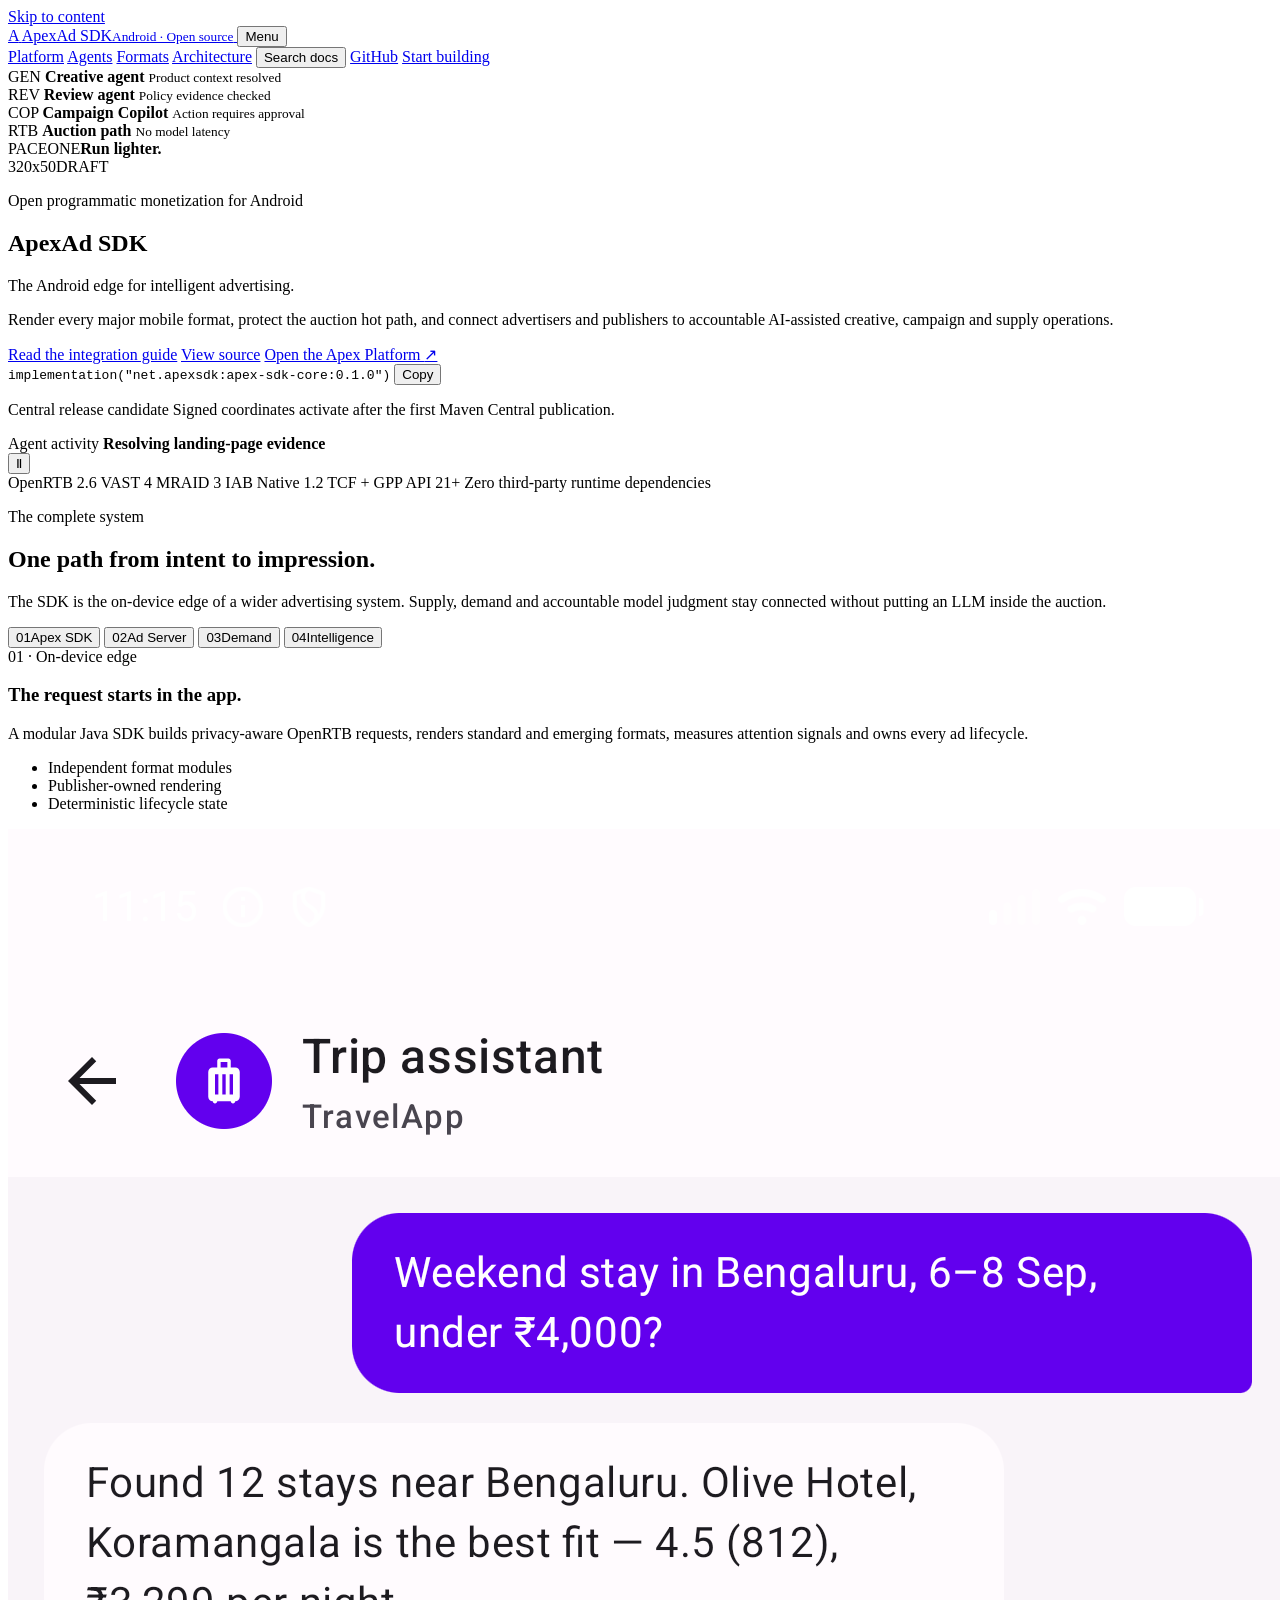
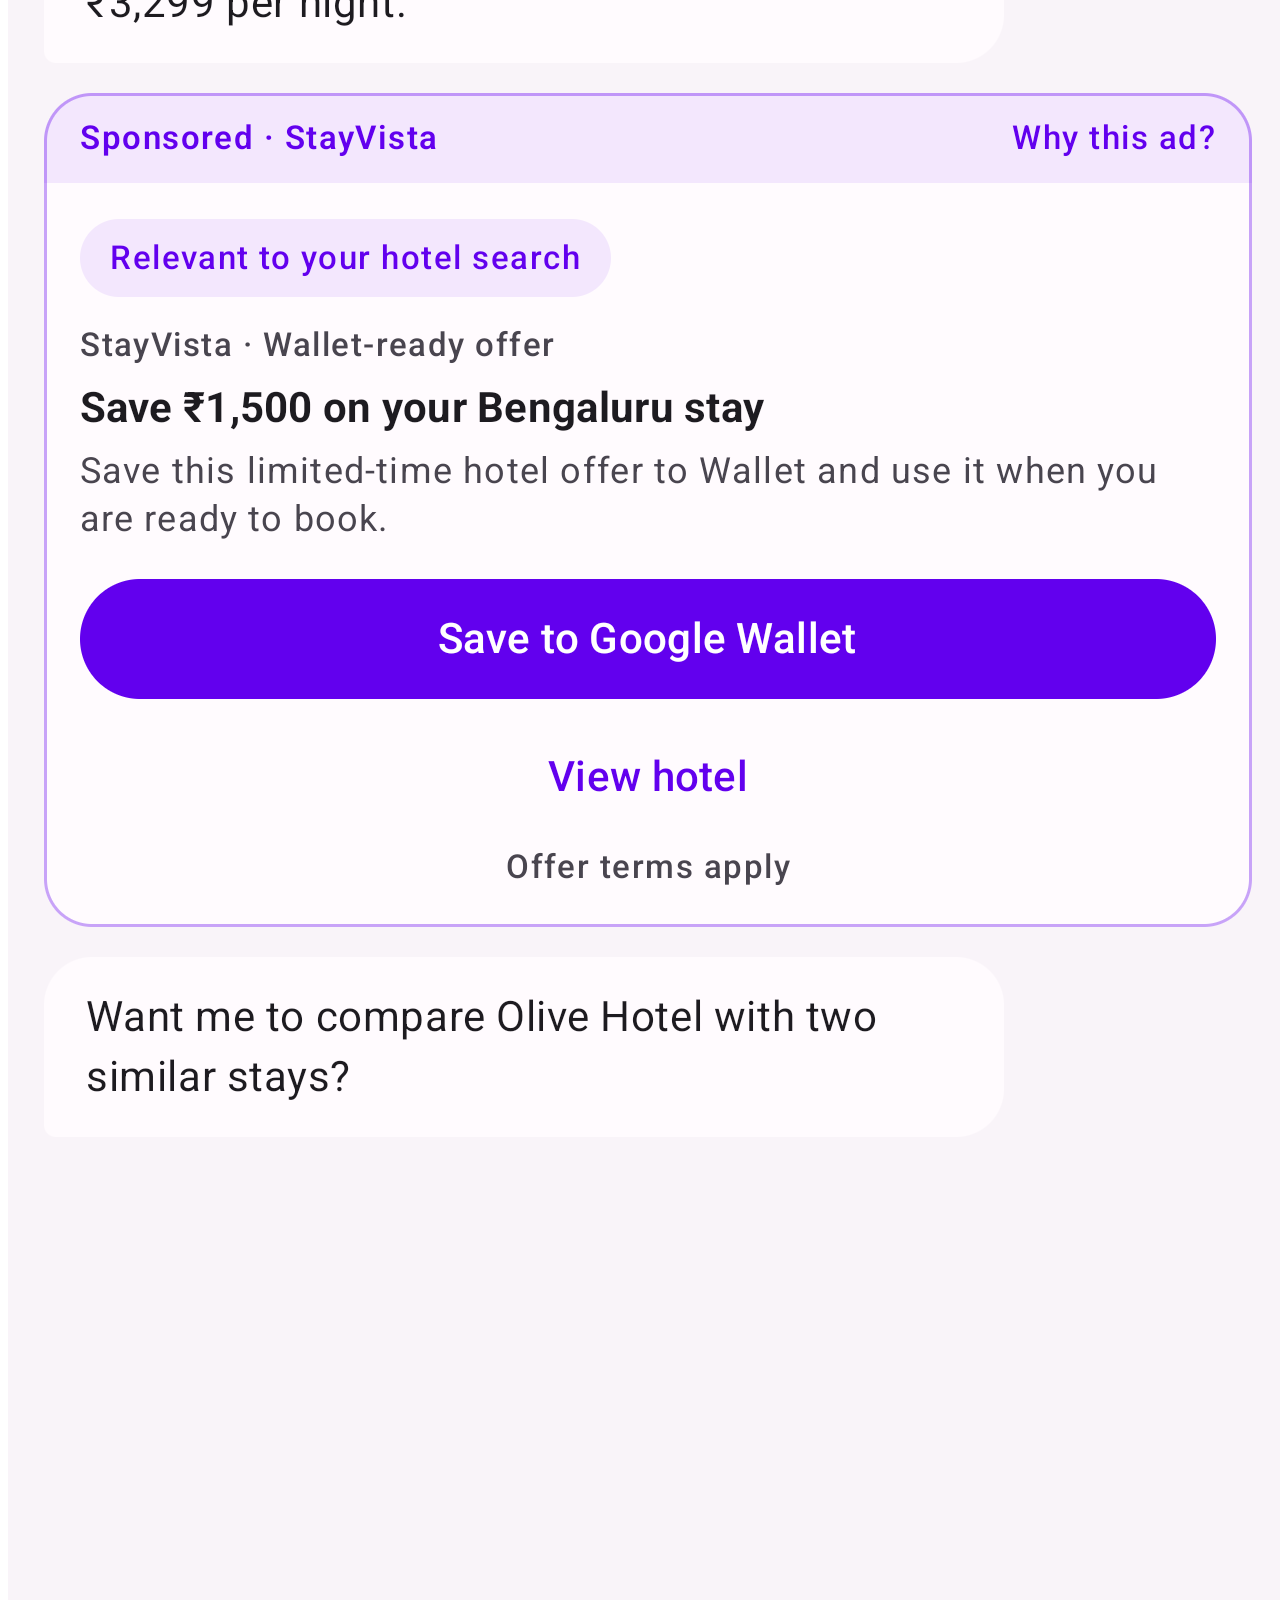
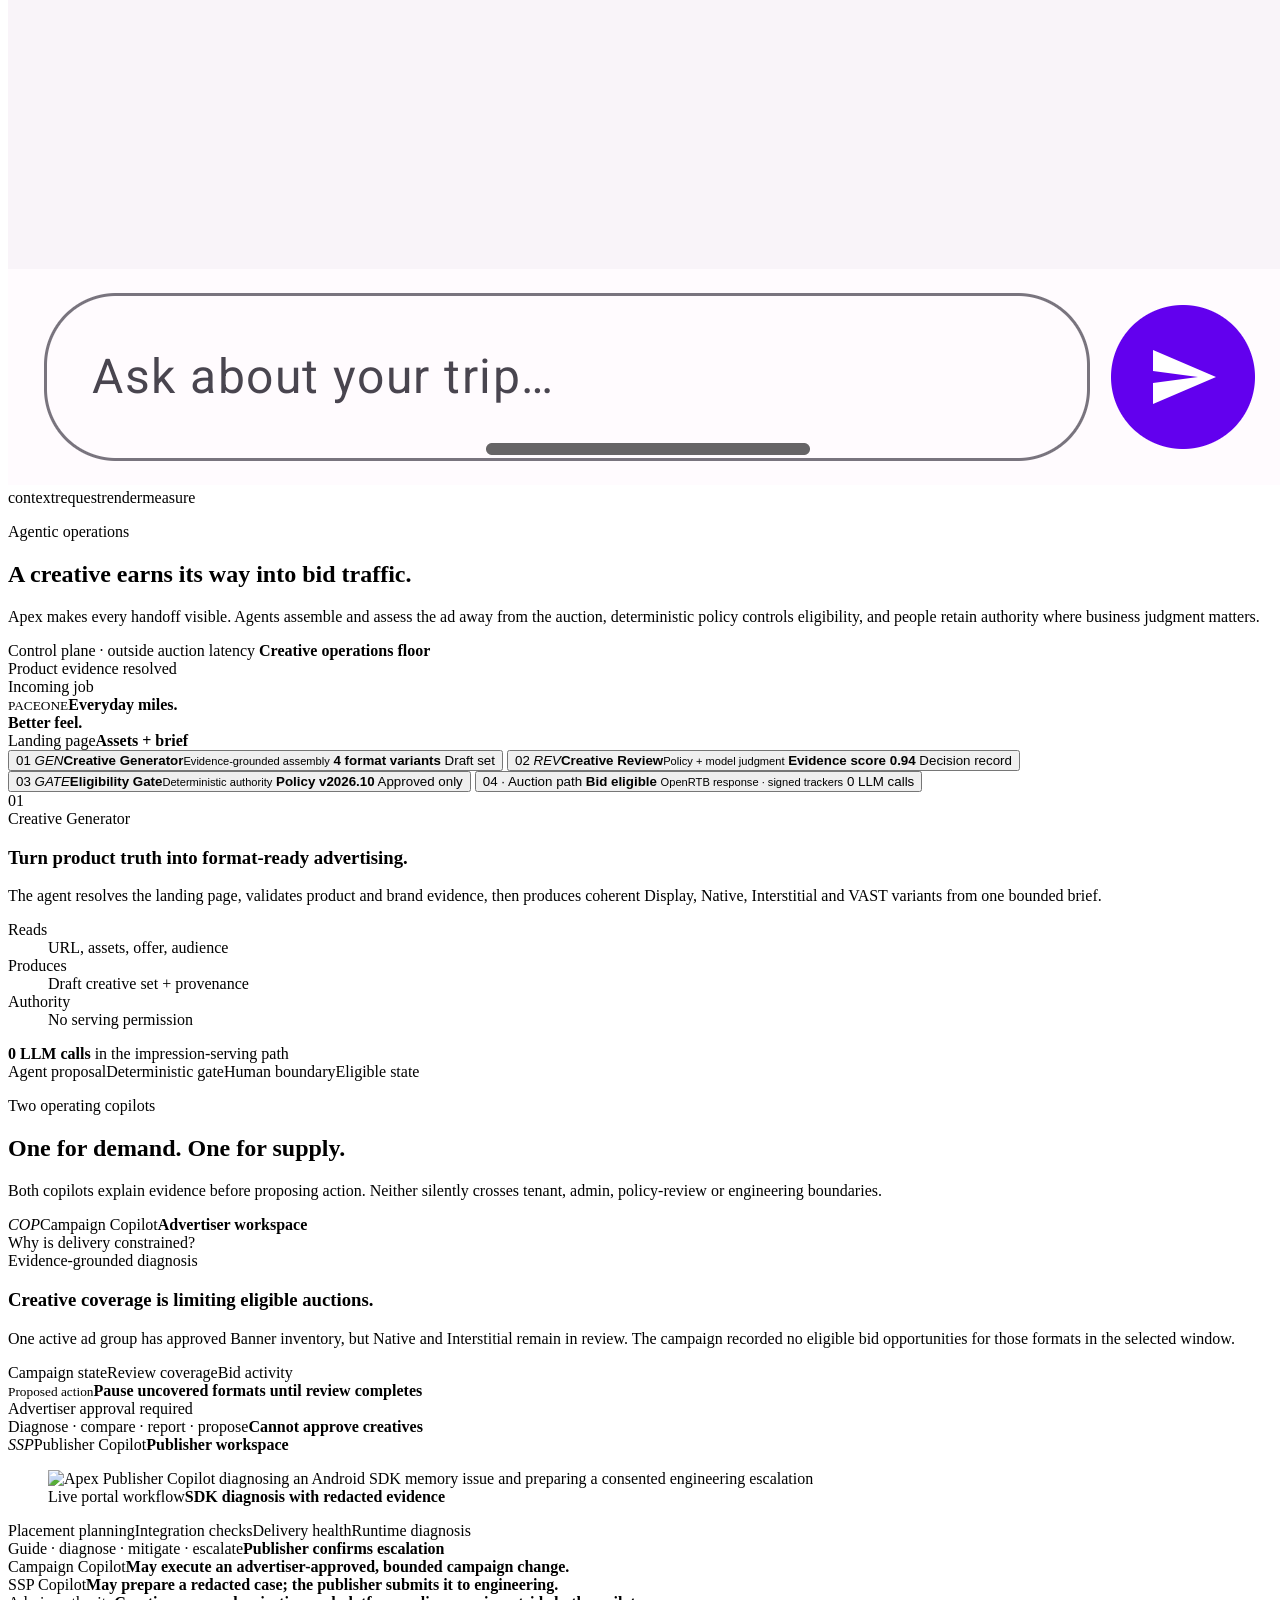
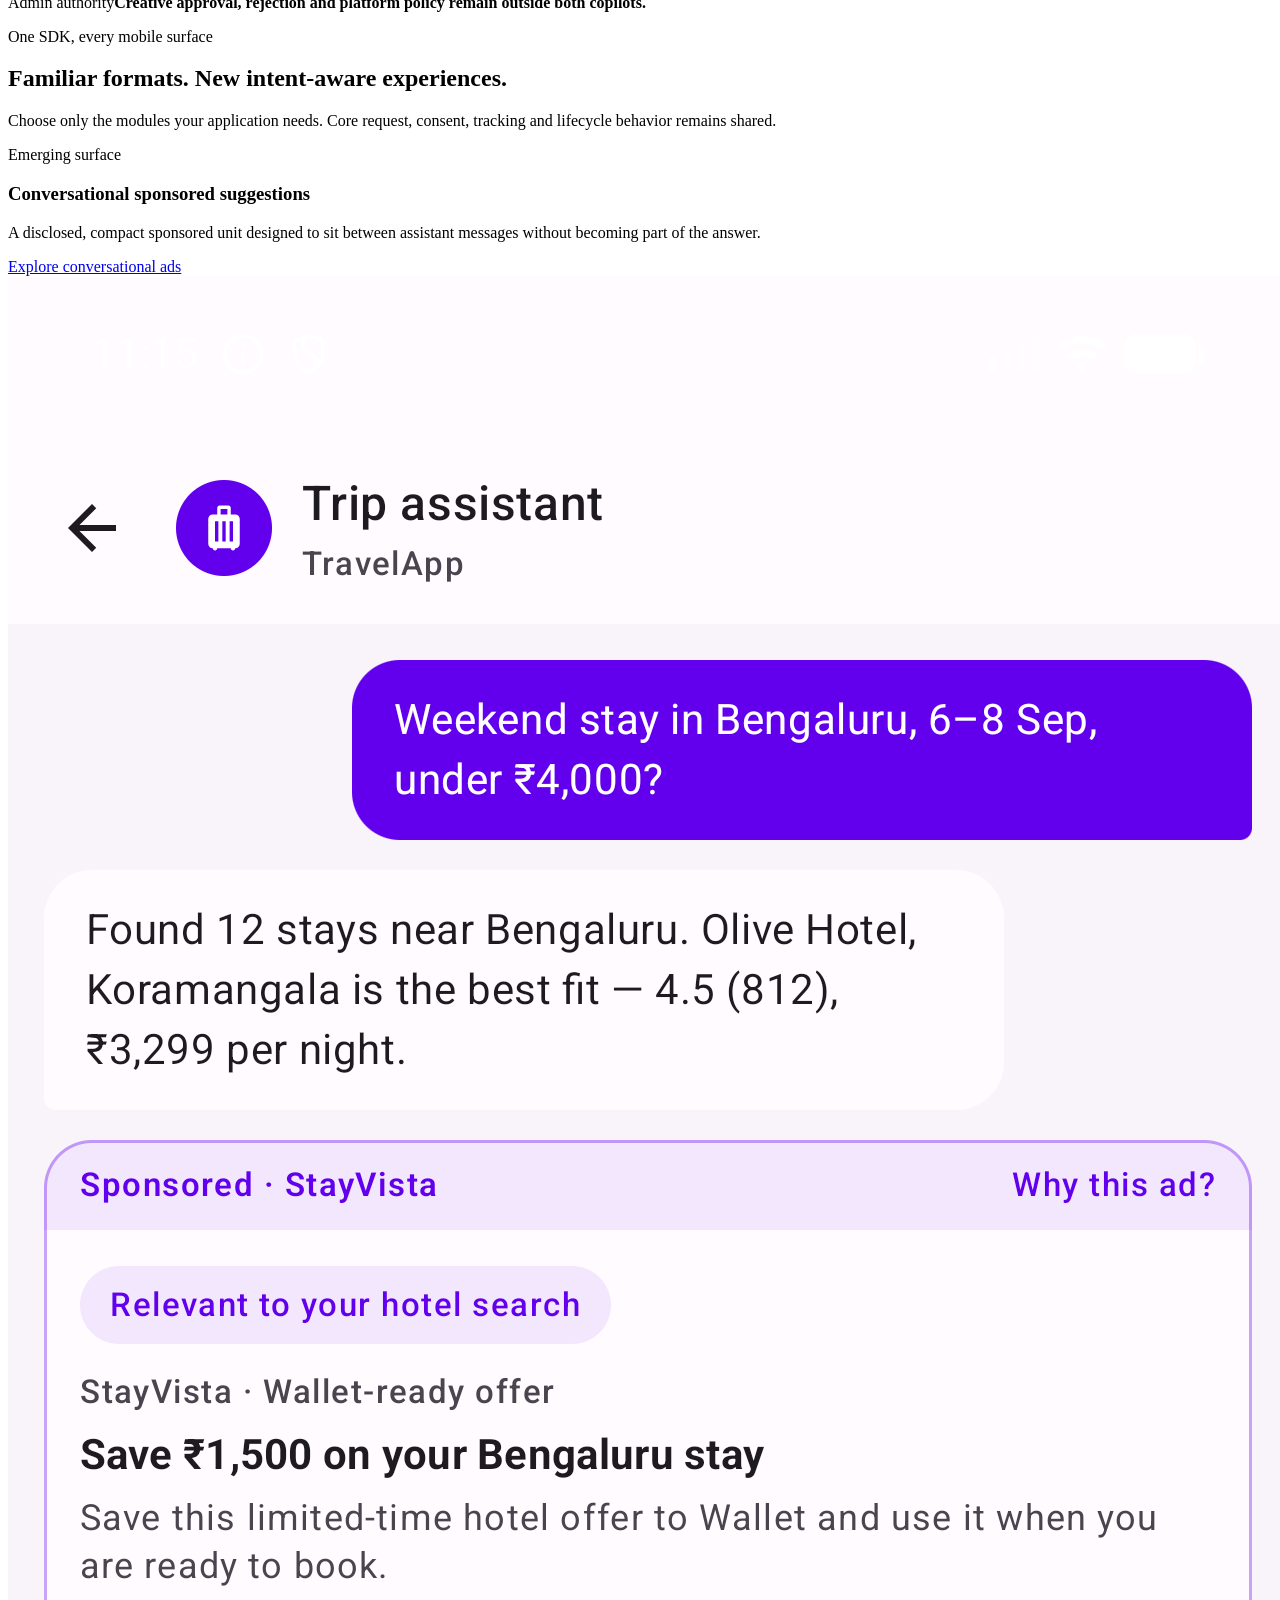
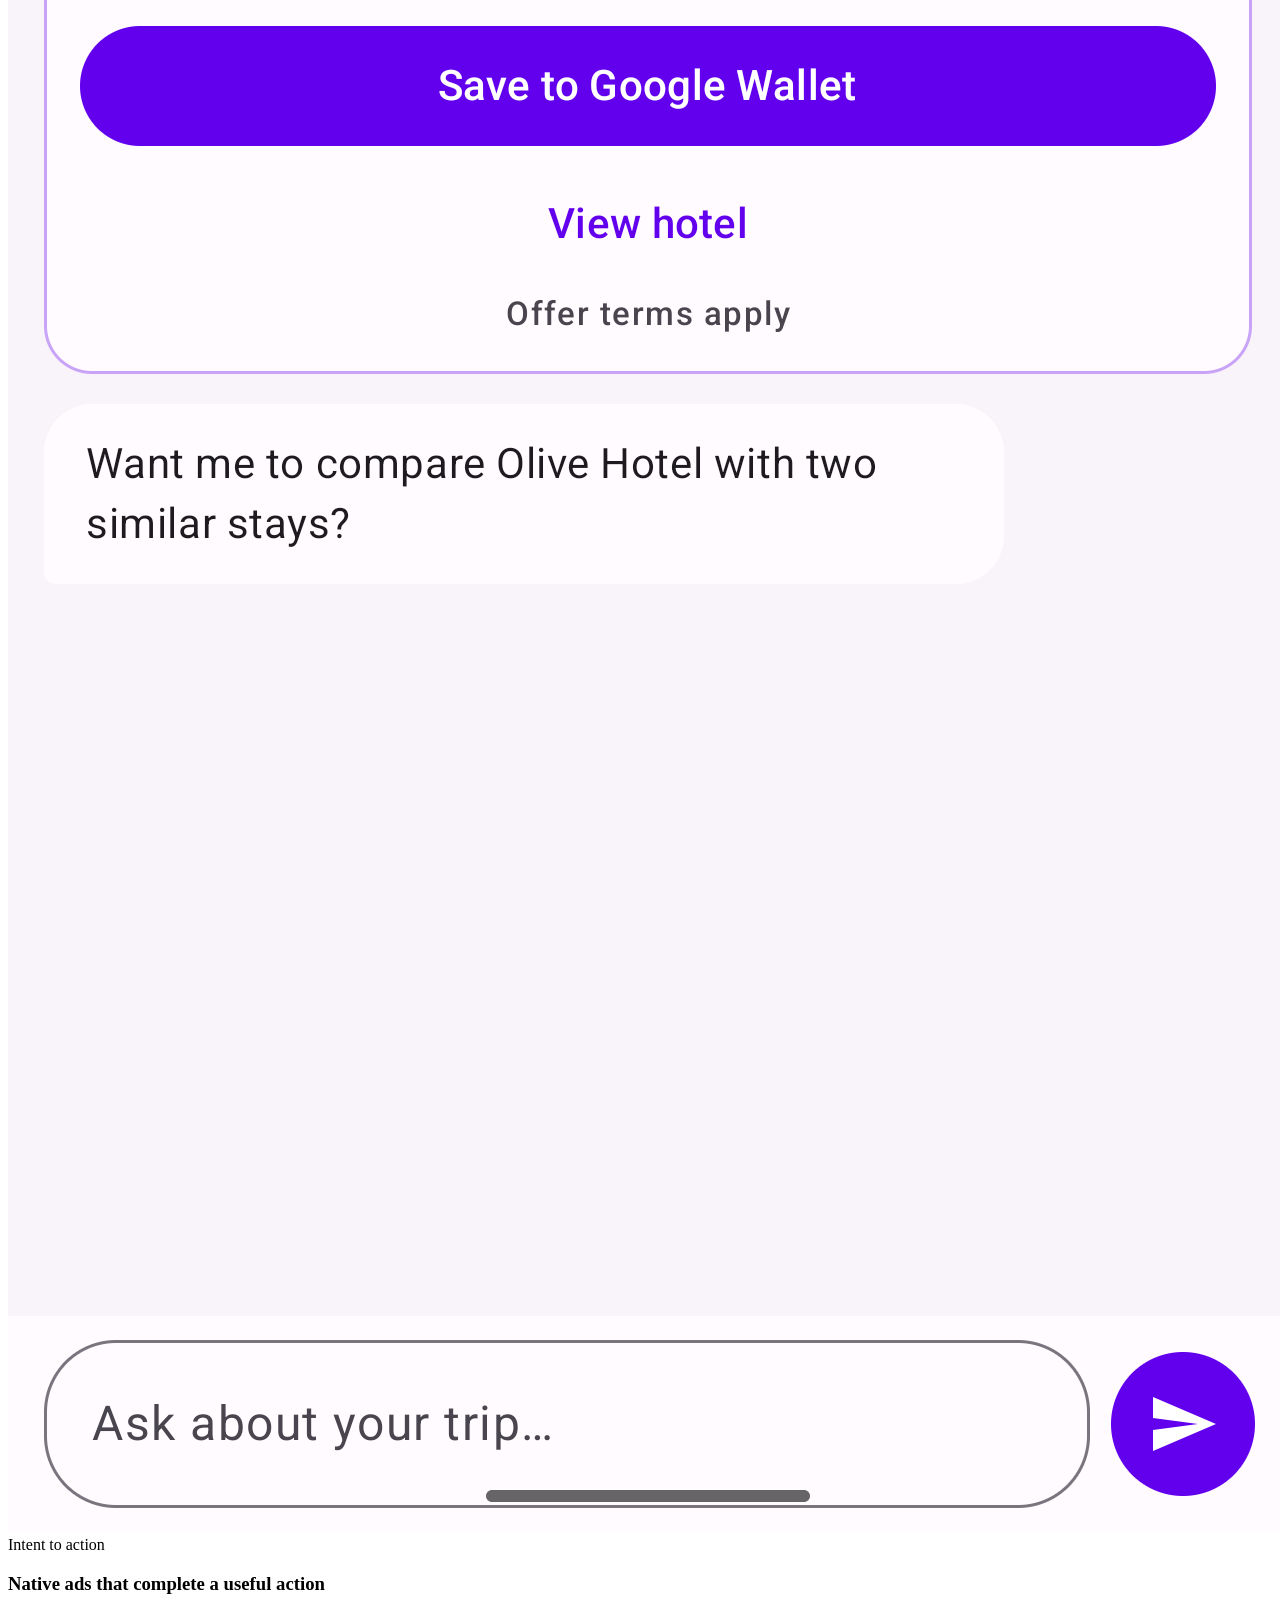
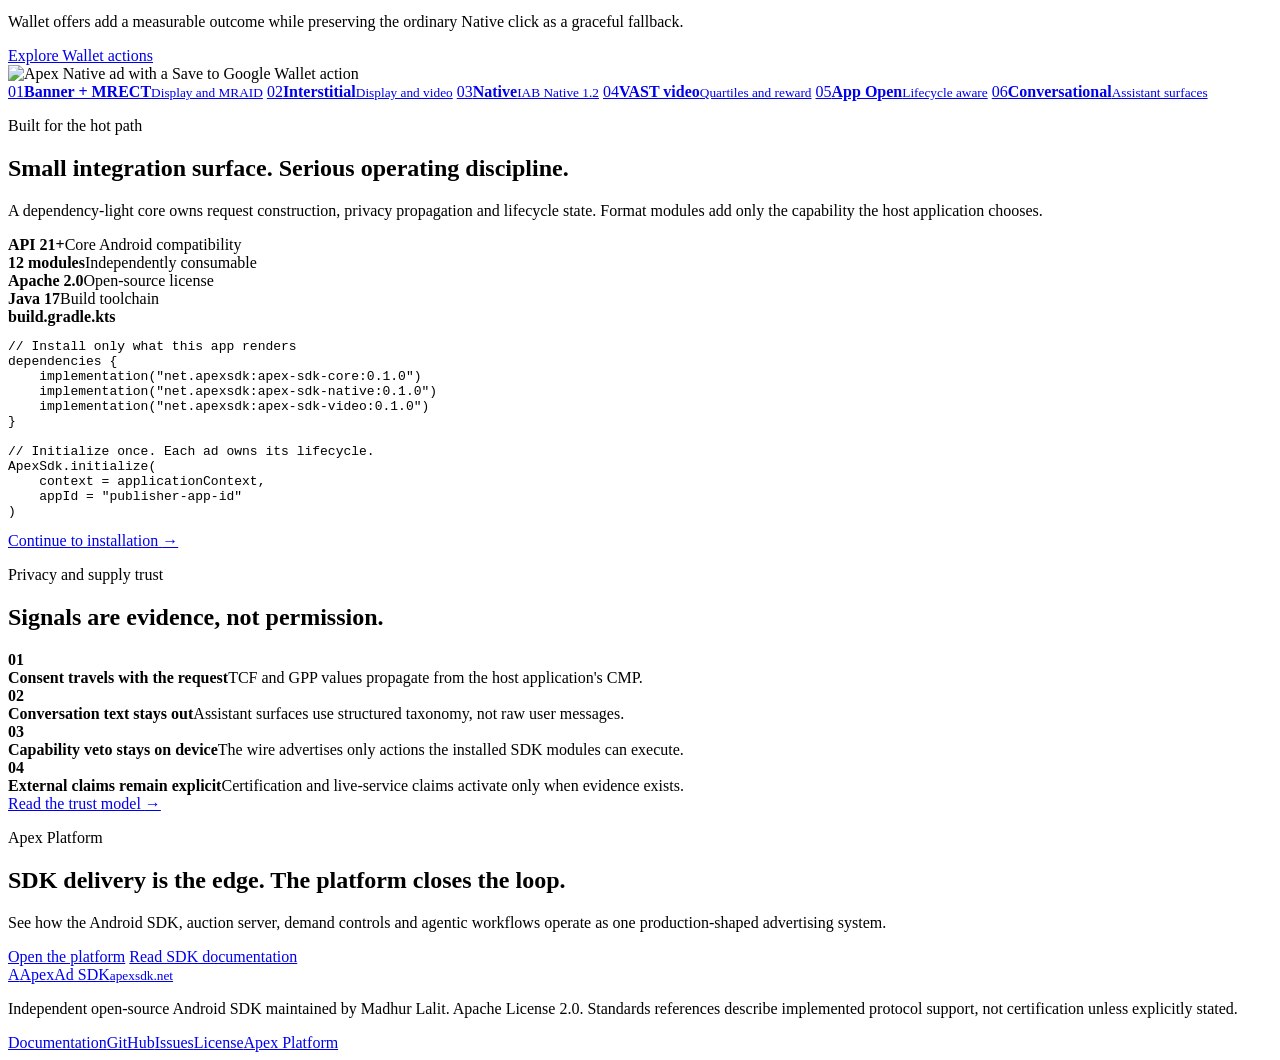
==== commit c5d12fd5: "Explain Apex agentic workflows on SDK site" ====
--- a/site/index.html
+++ b/site/index.html
@@ -3,7 +3,7 @@
 <head>
   <meta charset="utf-8">
   <meta name="viewport" content="width=device-width, initial-scale=1">
-  <meta name="description" content="ApexAd SDK is a modular Android advertising SDK for OpenRTB, Native, VAST, MRAID, in-app bidding, Wallet actions and conversational sponsored suggestions.">
+  <meta name="description" content="ApexAd SDK is a modular Android advertising SDK connected to agentic creative, campaign and publisher operations across OpenRTB, Native, VAST, MRAID, Wallet and conversational ads.">
   <meta name="author" content="Madhur Lalit">
   <meta name="robots" content="index, follow">
   <link rel="canonical" href="https://apexsdk.net/">
@@ -20,7 +20,7 @@
   <meta name="theme-color" content="#090f12">
   <title>ApexAd SDK - The Android edge for intelligent advertising</title>
   <link rel="icon" href="/assets/favicon.svg" type="image/svg+xml">
-  <link rel="stylesheet" href="/styles.css?v=20261017c">
+  <link rel="stylesheet" href="/styles.css?v=20261019a">
   <script type="application/ld+json">
     {
       "@context": "https://schema.org",
@@ -100,11 +100,11 @@
           <p class="eyebrow eyebrow-on-dark"><span class="live-dot"></span>Open programmatic monetization for Android</p>
           <h1 id="hero-title">ApexAd SDK</h1>
           <p class="hero-positioning">The Android edge for intelligent advertising.</p>
-          <p class="hero-lede">Render every major mobile format, protect the auction hot path, and connect publishers to AI-assisted creative, review and campaign operations.</p>
+          <p class="hero-lede">Render every major mobile format, protect the auction hot path, and connect advertisers and publishers to accountable AI-assisted creative, campaign and supply operations.</p>
           <div class="hero-actions">
             <a class="button button-accent" href="/docs/">Read the integration guide</a>
             <a class="button button-ghost" href="https://github.com/Madroid2/apex-ad-sdk-android" target="_blank" rel="noreferrer">View source</a>
-            <a class="text-link text-link-light" href="https://madhur-lalit.com/#work" target="_blank" rel="noreferrer">Explore the full Apex Platform <span aria-hidden="true">↗</span></a>
+            <a class="text-link text-link-light" href="https://platform.apexsdk.net" target="_blank" rel="noreferrer">Open the Apex Platform <span aria-hidden="true">↗</span></a>
           </div>
           <div class="install-line">
             <code id="hero-install">implementation("net.apexsdk:apex-sdk-core:0.1.0")</code>
@@ -248,33 +248,126 @@
         <div class="section-heading split-heading reveal">
           <div>
             <p class="eyebrow eyebrow-on-dark">Agentic operations</p>
-            <h2>Models do the slow thinking. Delivery stays fast.</h2>
-          </div>
-          <p>Agents work in the control plane, where judgment has value and latency has room. Deterministic rules, evidence and human authority decide what can become executable.</p>
-        </div>
-
-        <div class="agent-ledger reveal">
-          <article class="agent-row">
-            <div class="agent-identity"><span>GEN</span><div><small>Agent 01</small><h3>Creative Generator</h3></div></div>
-            <p>Builds product-specific creative variants from supplied assets and validated landing-page evidence, with bounded model and image-generation cost.</p>
-            <div class="agent-proof"><span>Input</span><b>URL + assets + brief</b><span>Output</span><b>Draft creative set</b></div>
-          </article>
-          <article class="agent-row">
-            <div class="agent-identity"><span>REV</span><div><small>Agent 02</small><h3>Creative Review</h3></div></div>
-            <p>Combines deterministic policy checks with model judgment, versioned evidence and replay. Ambiguous or high-risk cases stay with a human reviewer.</p>
-            <div class="agent-proof"><span>Boundary</span><b>Human review band</b><span>Serving</span><b>Approved only</b></div>
-          </article>
-          <article class="agent-row">
-            <div class="agent-identity"><span>COP</span><div><small>Agent 03</small><h3>Campaign Copilot</h3></div></div>
-            <p>Explains performance evidence and proposes bounded campaign changes. The advertiser sees the reason and consequences before approving an executable action.</p>
-            <div class="agent-proof"><span>Action</span><b>Proposal first</b><span>Authority</span><b>Human approval</b></div>
-          </article>
+            <h2>A creative earns its way into bid traffic.</h2>
+          </div>
+          <p>Apex makes every handoff visible. Agents assemble and assess the ad away from the auction, deterministic policy controls eligibility, and people retain authority where business judgment matters.</p>
+        </div>
+
+        <div class="agent-workbench reveal" data-agent-workbench>
+          <div class="workbench-header">
+            <div>
+              <span class="workbench-kicker">Control plane · outside auction latency</span>
+              <strong>Creative operations floor</strong>
+            </div>
+            <div class="workbench-status"><i></i><span data-workbench-status>Product evidence resolved</span></div>
+          </div>
+
+          <div class="journey-floor" aria-label="Creative journey from brief to bidding">
+            <article class="creative-job">
+              <span class="job-label">Incoming job</span>
+              <div class="job-visual"><small>PACEONE</small><strong>Everyday miles.<br>Better feel.</strong></div>
+              <div class="job-meta"><span>Landing page</span><b>Assets + brief</b></div>
+            </article>
+
+            <button class="agent-desk is-active" type="button" data-workbench-step="generate" aria-pressed="true">
+              <span class="desk-number">01</span>
+              <span class="desk-agent"><i>GEN</i><b>Creative Generator</b><small>Evidence-grounded assembly</small></span>
+              <span class="desk-monitor"><i></i><i></i><i></i><b>4 format variants</b></span>
+              <span class="desk-result">Draft set</span>
+            </button>
+
+            <button class="agent-desk" type="button" data-workbench-step="review" aria-pressed="false">
+              <span class="desk-number">02</span>
+              <span class="desk-agent"><i>REV</i><b>Creative Review</b><small>Policy + model judgment</small></span>
+              <span class="desk-monitor"><i></i><i></i><i></i><b>Evidence score 0.94</b></span>
+              <span class="desk-result">Decision record</span>
+            </button>
+
+            <button class="agent-desk" type="button" data-workbench-step="gate" aria-pressed="false">
+              <span class="desk-number">03</span>
+              <span class="desk-agent"><i>GATE</i><b>Eligibility Gate</b><small>Deterministic authority</small></span>
+              <span class="desk-monitor"><i></i><i></i><i></i><b>Policy v2026.10</b></span>
+              <span class="desk-result">Approved only</span>
+            </button>
+
+            <button class="bid-lane" type="button" data-workbench-step="auction" aria-pressed="false">
+              <span class="bid-pulse"></span>
+              <span class="bid-label">04 · Auction path</span>
+              <strong>Bid eligible</strong>
+              <small>OpenRTB response · signed trackers</small>
+              <span class="bid-speed">0 LLM calls</span>
+            </button>
+
+            <span class="journey-packet" aria-hidden="true"></span>
+          </div>
+
+          <div class="journey-explainer" aria-live="polite">
+            <div class="explainer-index" data-workbench-index>01</div>
+            <div class="explainer-copy">
+              <span data-workbench-eyebrow>Creative Generator</span>
+              <h3 data-workbench-title>Turn product truth into format-ready advertising.</h3>
+              <p data-workbench-copy>The agent resolves the landing page, validates product and brand evidence, then produces coherent Display, Native, Interstitial and VAST variants from one bounded brief.</p>
+            </div>
+            <dl class="explainer-proof">
+              <div><dt>Reads</dt><dd data-workbench-input>URL, assets, offer, audience</dd></div>
+              <div><dt>Produces</dt><dd data-workbench-output>Draft creative set + provenance</dd></div>
+              <div><dt>Authority</dt><dd data-workbench-authority>No serving permission</dd></div>
+            </dl>
+          </div>
         </div>
 
         <div class="guardrail-statement reveal">
           <strong>0 LLM calls</strong>
           <span>in the impression-serving path</span>
           <div class="guardrail-flow" aria-label="Agent decision boundary"><span>Agent proposal</span><i></i><span>Deterministic gate</span><i></i><span>Human boundary</span><i></i><span>Eligible state</span></div>
+        </div>
+
+        <div class="copilot-heading split-heading reveal">
+          <div>
+            <p class="eyebrow eyebrow-on-dark">Two operating copilots</p>
+            <h2>One for demand. One for supply.</h2>
+          </div>
+          <p>Both copilots explain evidence before proposing action. Neither silently crosses tenant, admin, policy-review or engineering boundaries.</p>
+        </div>
+
+        <div class="copilot-showcase reveal">
+          <article class="copilot-product campaign-product">
+            <div class="product-bar"><span><i>COP</i>Campaign Copilot</span><b>Advertiser workspace</b></div>
+            <div class="product-body">
+              <div class="copilot-prompt">Why is delivery constrained?</div>
+              <div class="copilot-answer">
+                <span class="answer-label">Evidence-grounded diagnosis</span>
+                <h3>Creative coverage is limiting eligible auctions.</h3>
+                <p>One active ad group has approved Banner inventory, but Native and Interstitial remain in review. The campaign recorded no eligible bid opportunities for those formats in the selected window.</p>
+                <div class="evidence-list"><span>Campaign state</span><span>Review coverage</span><span>Bid activity</span></div>
+              </div>
+              <div class="action-proposal">
+                <div><small>Proposed action</small><strong>Pause uncovered formats until review completes</strong></div>
+                <span>Advertiser approval required</span>
+              </div>
+            </div>
+            <footer><span>Diagnose · compare · report · propose</span><b>Cannot approve creatives</b></footer>
+          </article>
+
+          <article class="copilot-product supply-product">
+            <div class="product-bar"><span><i>SSP</i>Publisher Copilot</span><b>Publisher workspace</b></div>
+            <figure class="publisher-capture">
+              <img src="/assets/publisher_copilot_live.png" alt="Apex Publisher Copilot diagnosing an Android SDK memory issue and preparing a consented engineering escalation" loading="lazy">
+              <figcaption><span>Live portal workflow</span><strong>SDK diagnosis with redacted evidence</strong></figcaption>
+            </figure>
+            <div class="supply-capabilities">
+              <span>Placement planning</span><span>Integration checks</span><span>Delivery health</span><span>Runtime diagnosis</span>
+            </div>
+            <footer><span>Guide · diagnose · mitigate · escalate</span><b>Publisher confirms escalation</b></footer>
+          </article>
+        </div>
+
+        <div class="copilot-boundaries reveal" aria-label="Copilot operating boundaries">
+          <div><span>Campaign Copilot</span><strong>May execute an advertiser-approved, bounded campaign change.</strong></div>
+          <i></i>
+          <div><span>SSP Copilot</span><strong>May prepare a redacted case; the publisher submits it to engineering.</strong></div>
+          <i></i>
+          <div><span>Admin authority</span><strong>Creative approval, rejection and platform policy remain outside both copilots.</strong></div>
         </div>
       </div>
     </section>
@@ -367,7 +460,7 @@
         <div>
           <p>See how the Android SDK, auction server, demand controls and agentic workflows operate as one production-shaped advertising system.</p>
           <div class="cta-actions">
-            <a class="button button-accent" href="https://madhur-lalit.com/#work" target="_blank" rel="noreferrer">Explore the platform</a>
+            <a class="button button-accent" href="https://platform.apexsdk.net" target="_blank" rel="noreferrer">Open the platform</a>
             <a class="button button-ghost" href="/docs/">Read SDK documentation</a>
           </div>
         </div>
@@ -381,7 +474,7 @@
         <a class="brand" href="/"><span class="brand-mark" aria-hidden="true">A</span><span>ApexAd SDK<small>apexsdk.net</small></span></a>
         <p class="footer-note">Independent open-source Android SDK maintained by Madhur Lalit. Apache License 2.0. Standards references describe implemented protocol support, not certification unless explicitly stated.</p>
       </div>
-      <div class="footer-links"><a href="/docs/">Documentation</a><a href="https://github.com/Madroid2/apex-ad-sdk-android">GitHub</a><a href="https://github.com/Madroid2/apex-ad-sdk-android/issues">Issues</a><a href="https://github.com/Madroid2/apex-ad-sdk-android/blob/main/LICENSE">License</a><a href="https://madhur-lalit.com/#work">Apex Platform</a></div>
+      <div class="footer-links"><a href="/docs/">Documentation</a><a href="https://github.com/Madroid2/apex-ad-sdk-android">GitHub</a><a href="https://github.com/Madroid2/apex-ad-sdk-android/issues">Issues</a><a href="https://github.com/Madroid2/apex-ad-sdk-android/blob/main/LICENSE">License</a><a href="https://platform.apexsdk.net">Apex Platform</a></div>
     </div>
   </footer>
 
@@ -390,6 +483,6 @@
     <div class="search-results" data-search-results></div>
   </dialog>
 
-  <script src="/site.js?v=20261017c" defer></script>
+  <script src="/site.js?v=20261019a" defer></script>
 </body>
 </html>
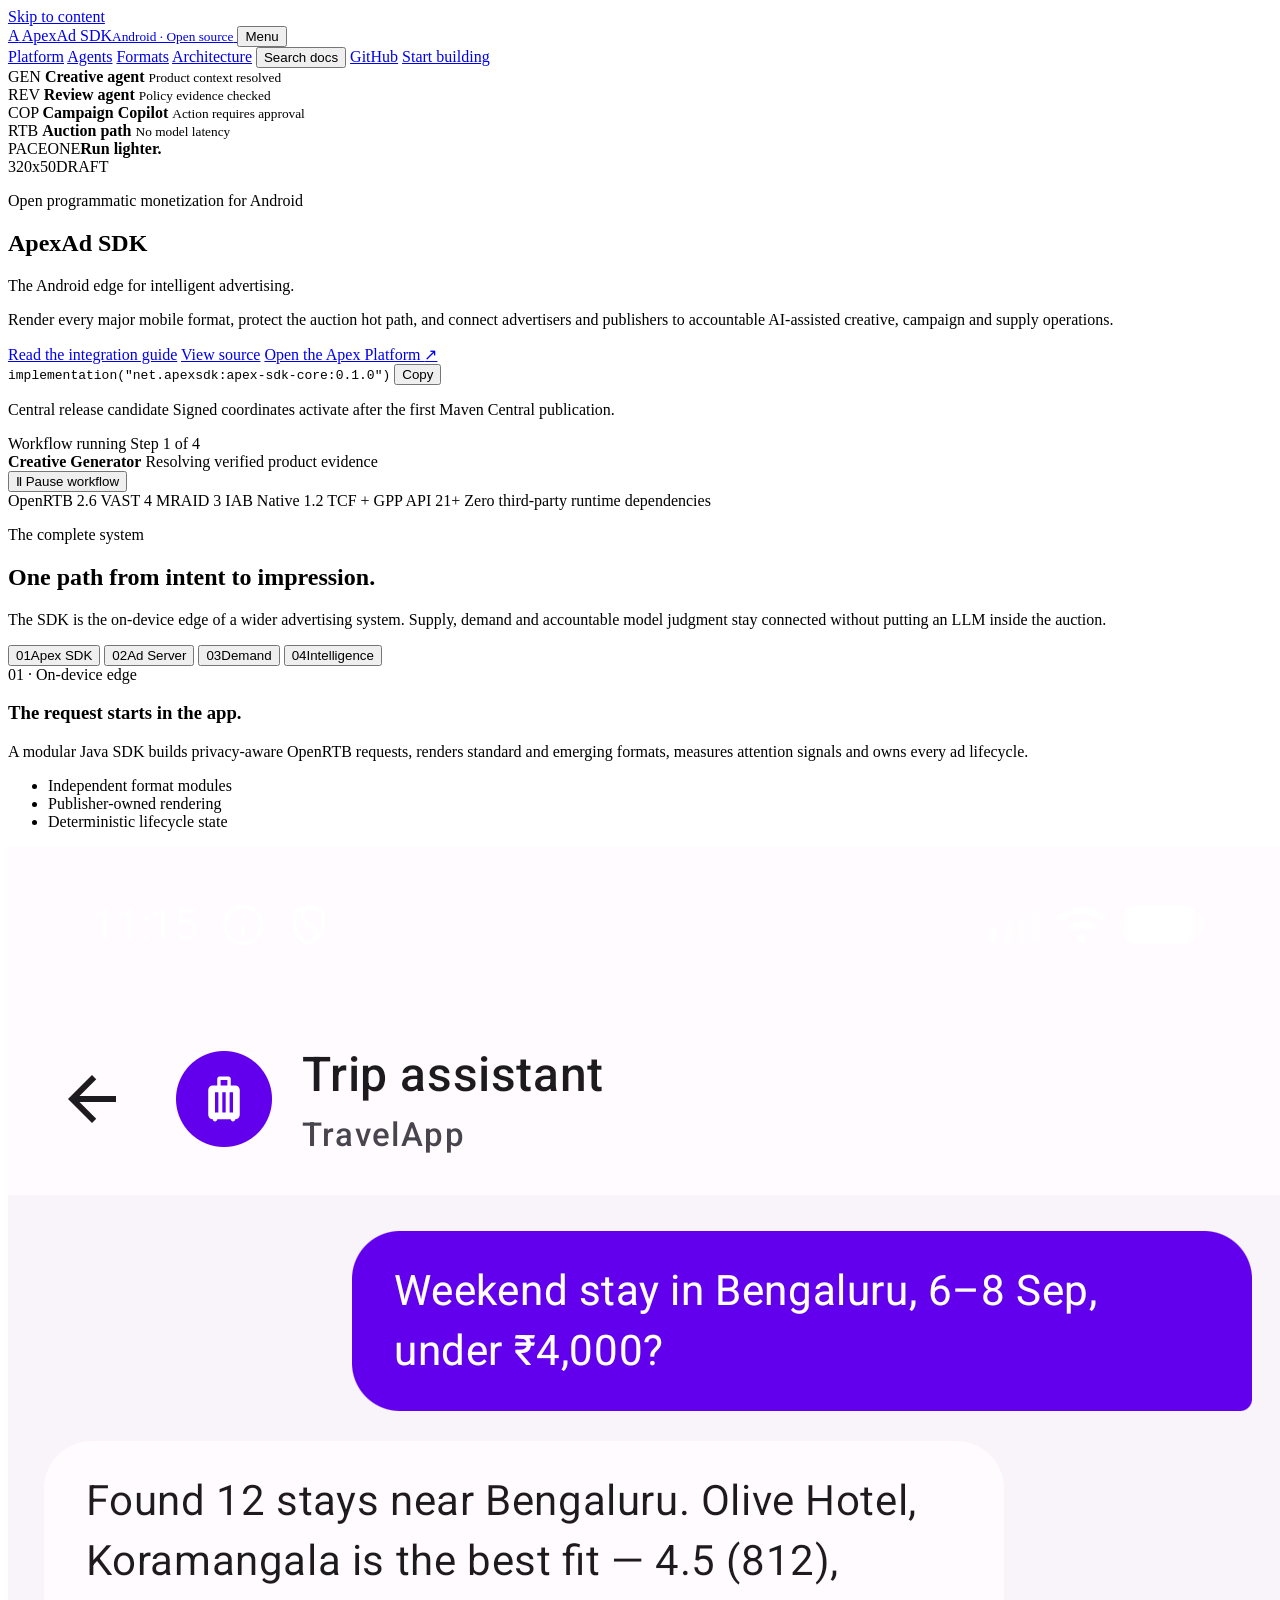
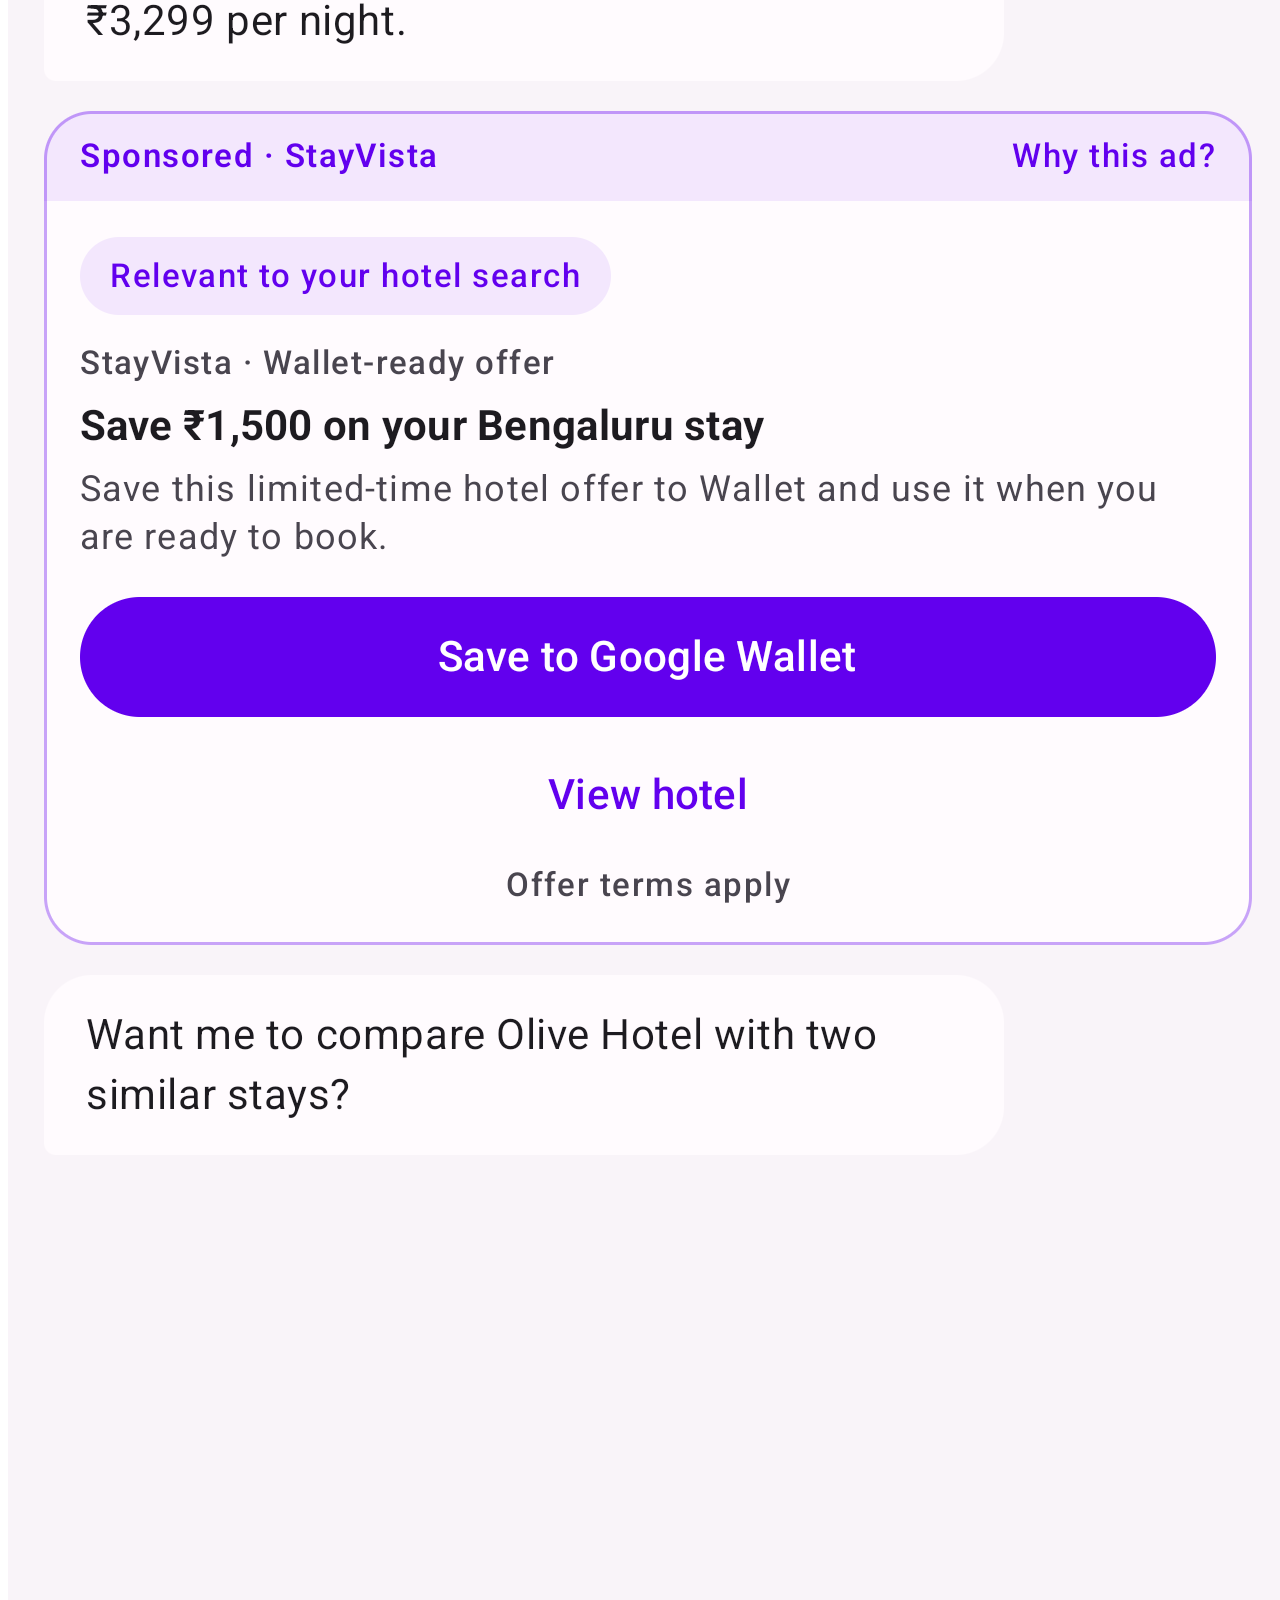
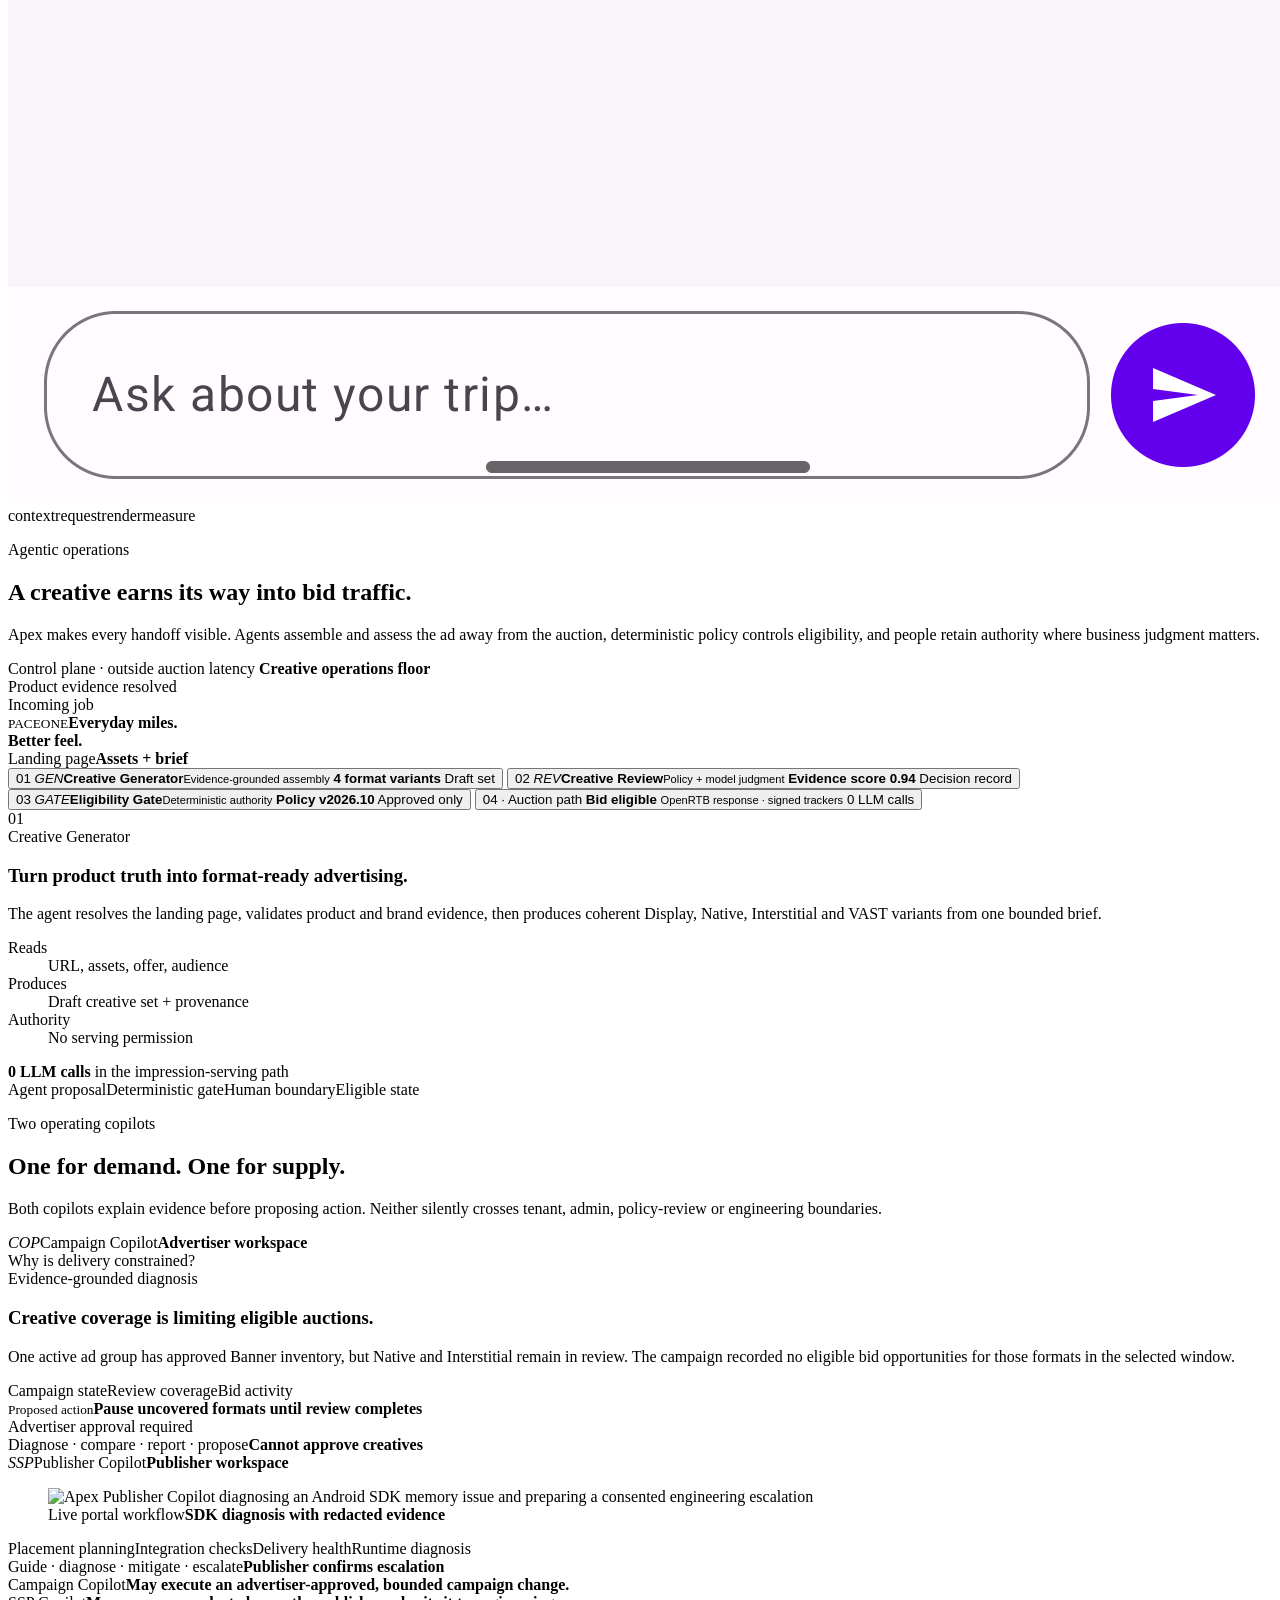
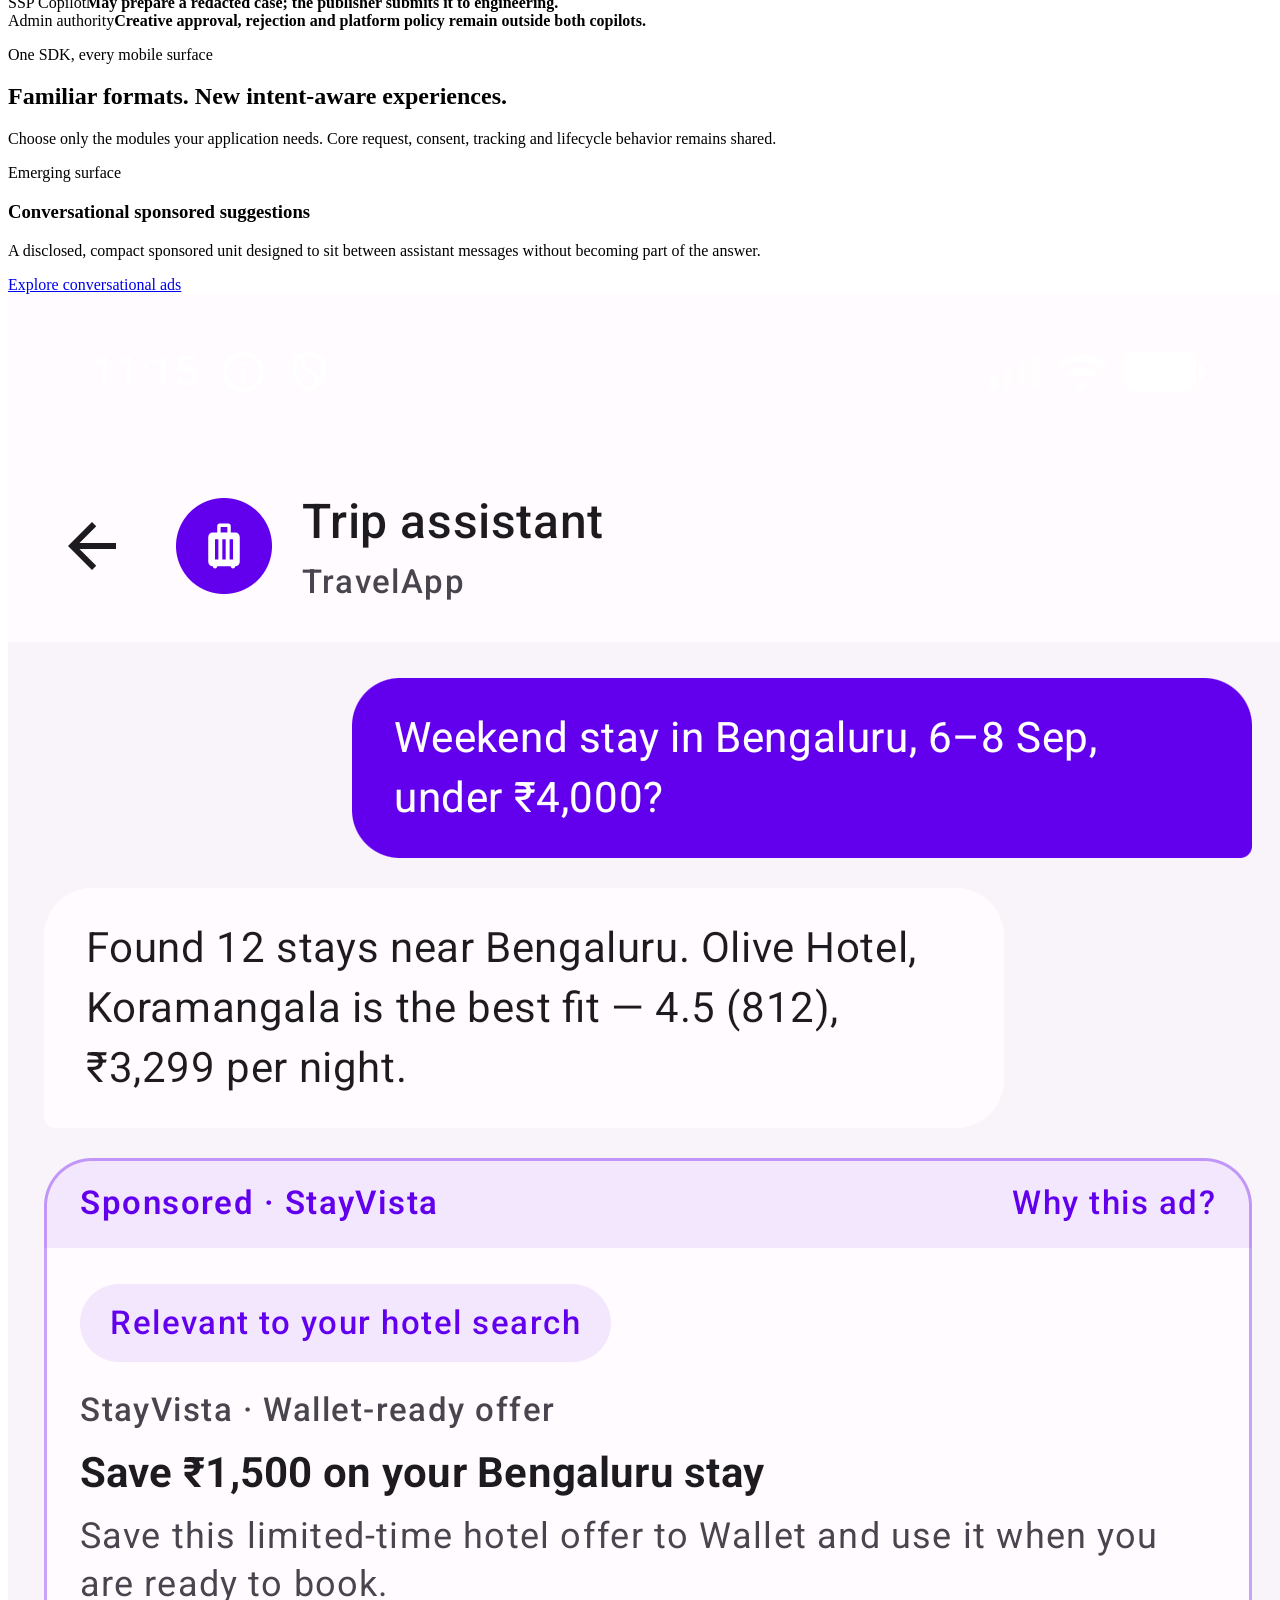
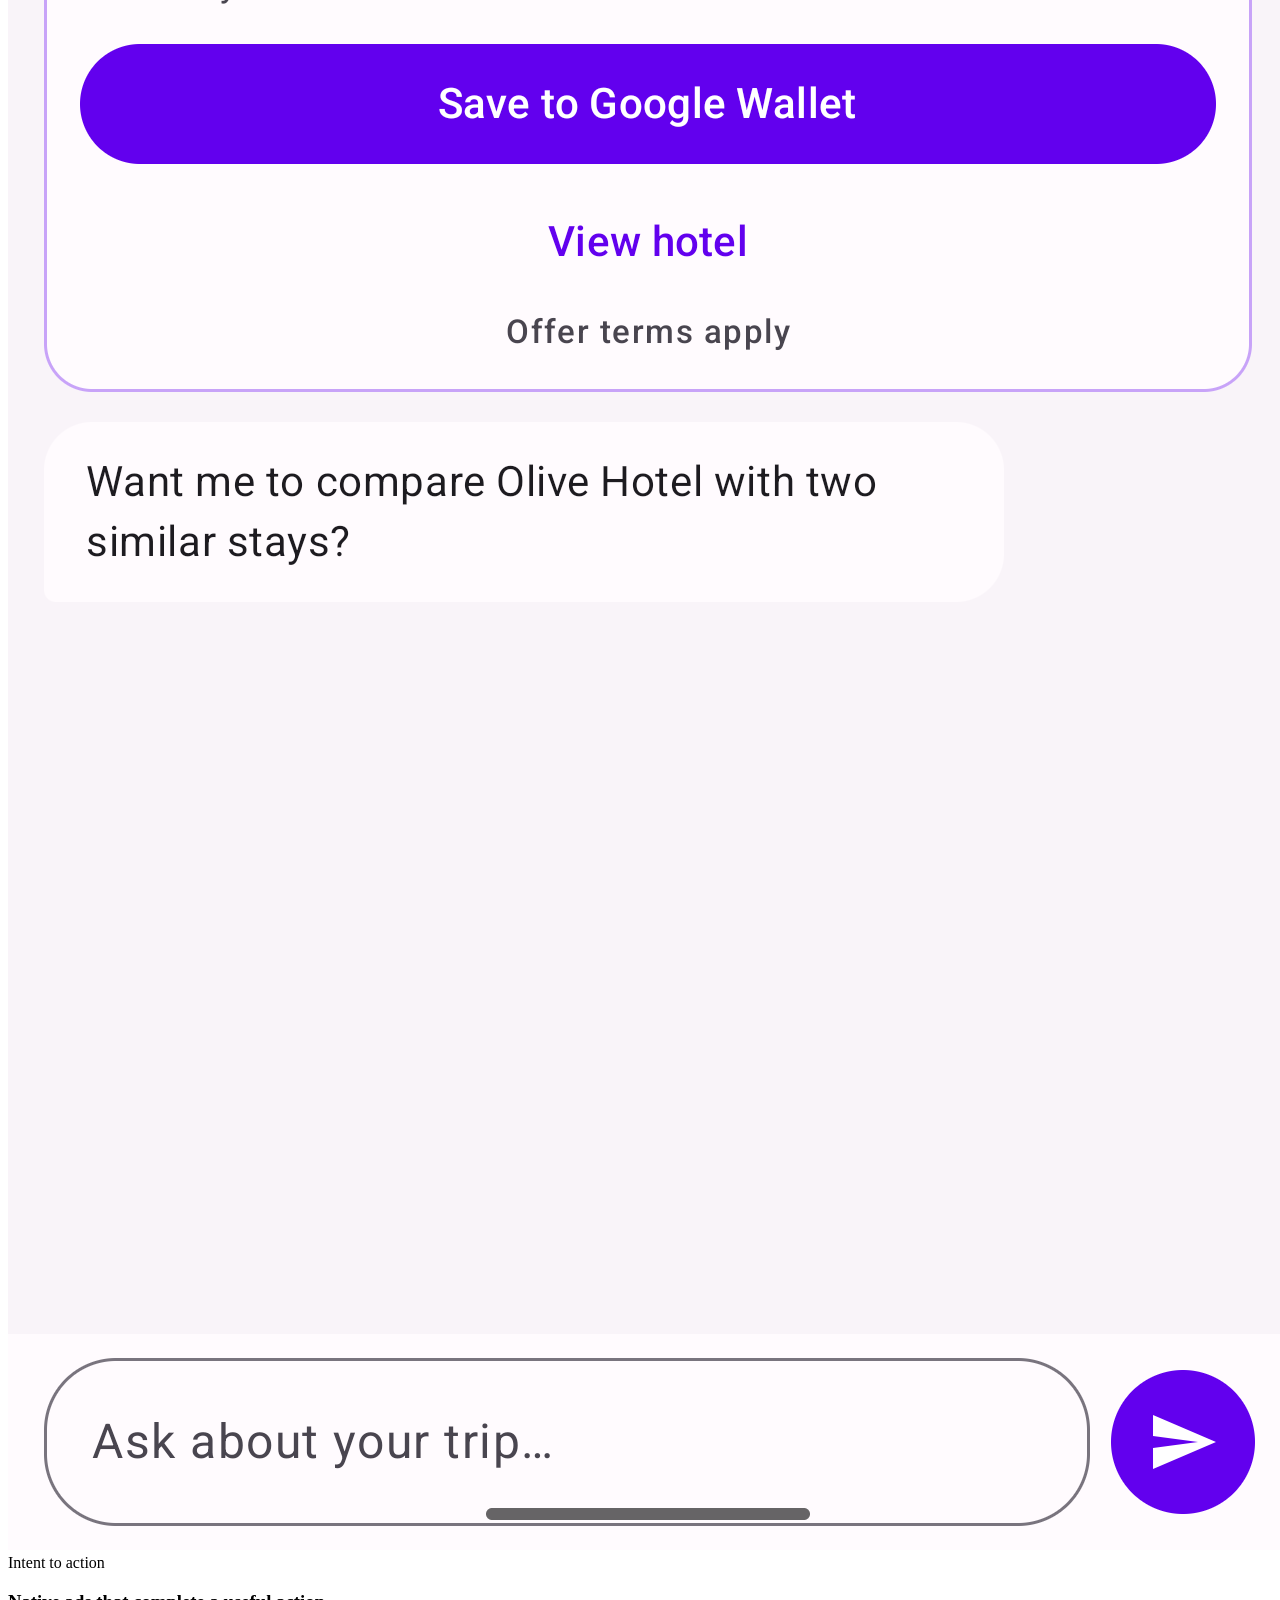
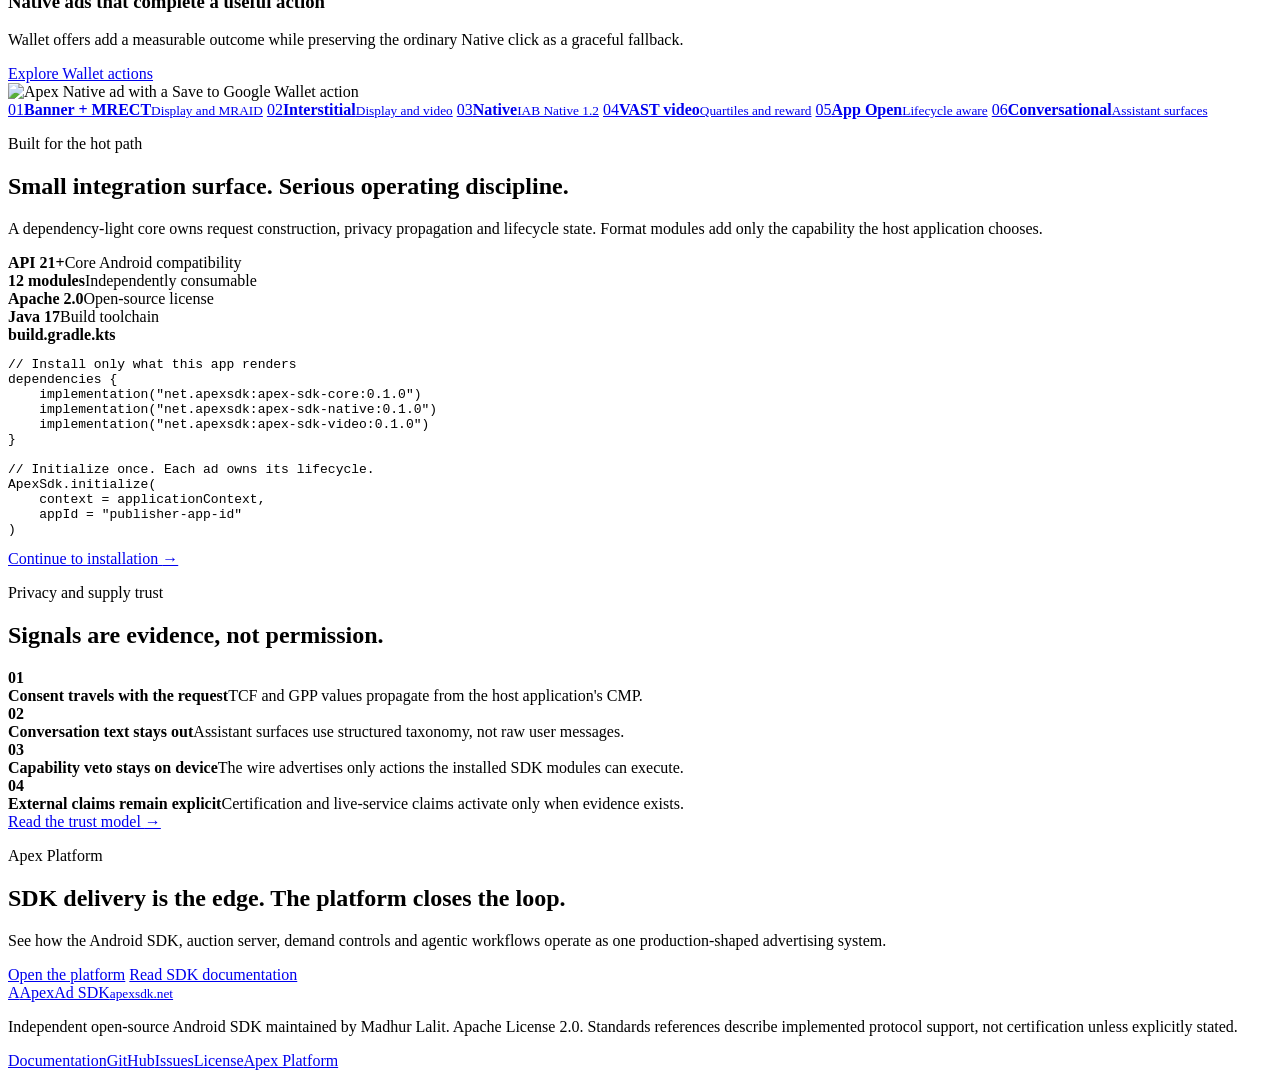
==== commit 8cc07d44: "Clarify agent workflow activity" ====
--- a/site/index.html
+++ b/site/index.html
@@ -114,11 +114,24 @@
         </div>
 
         <div class="agent-activity" aria-live="polite">
-          <div>
-            <span class="activity-label">Agent activity</span>
-            <strong data-agent-message>Resolving landing-page evidence</strong>
-          </div>
-          <button class="activity-toggle" type="button" data-agent-toggle aria-label="Pause agent animation" title="Pause agent animation"><span aria-hidden="true">Ⅱ</span></button>
+          <div class="activity-heading">
+            <span class="activity-label"><i aria-hidden="true"></i><span data-agent-run-state>Workflow running</span></span>
+            <span class="activity-step" data-agent-step>Step 1 of 4</span>
+          </div>
+          <div class="activity-detail">
+            <strong data-agent-name>Creative Generator</strong>
+            <span data-agent-message>Resolving verified product evidence</span>
+          </div>
+          <div class="activity-progress" aria-hidden="true">
+            <span class="is-active" data-agent-progress="generator"></span>
+            <span data-agent-progress="review"></span>
+            <span data-agent-progress="copilot"></span>
+            <span data-agent-progress="auction"></span>
+          </div>
+          <button class="activity-toggle" type="button" data-agent-toggle aria-pressed="false" aria-label="Pause agent workflow">
+            <span class="activity-toggle-icon" aria-hidden="true">Ⅱ</span>
+            <span data-agent-toggle-label>Pause workflow</span>
+          </button>
         </div>
       </div>
     </section>
